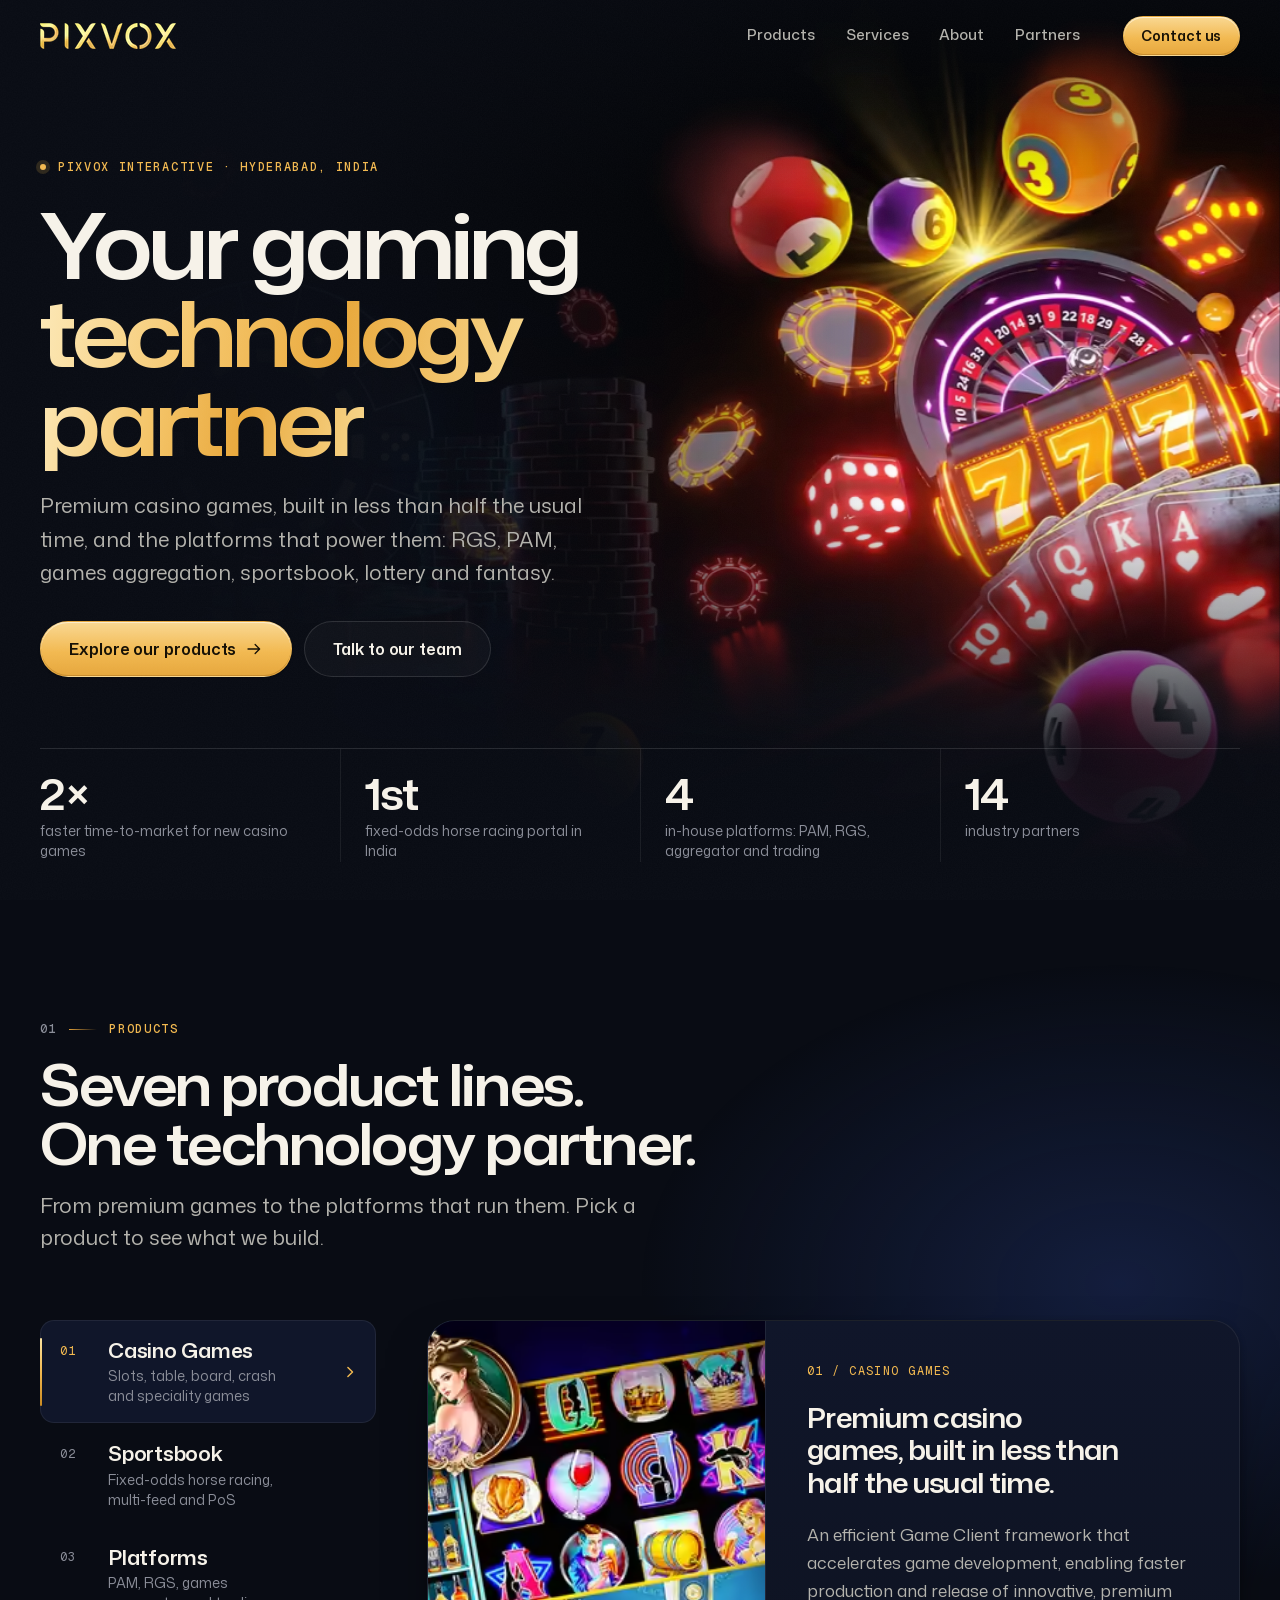
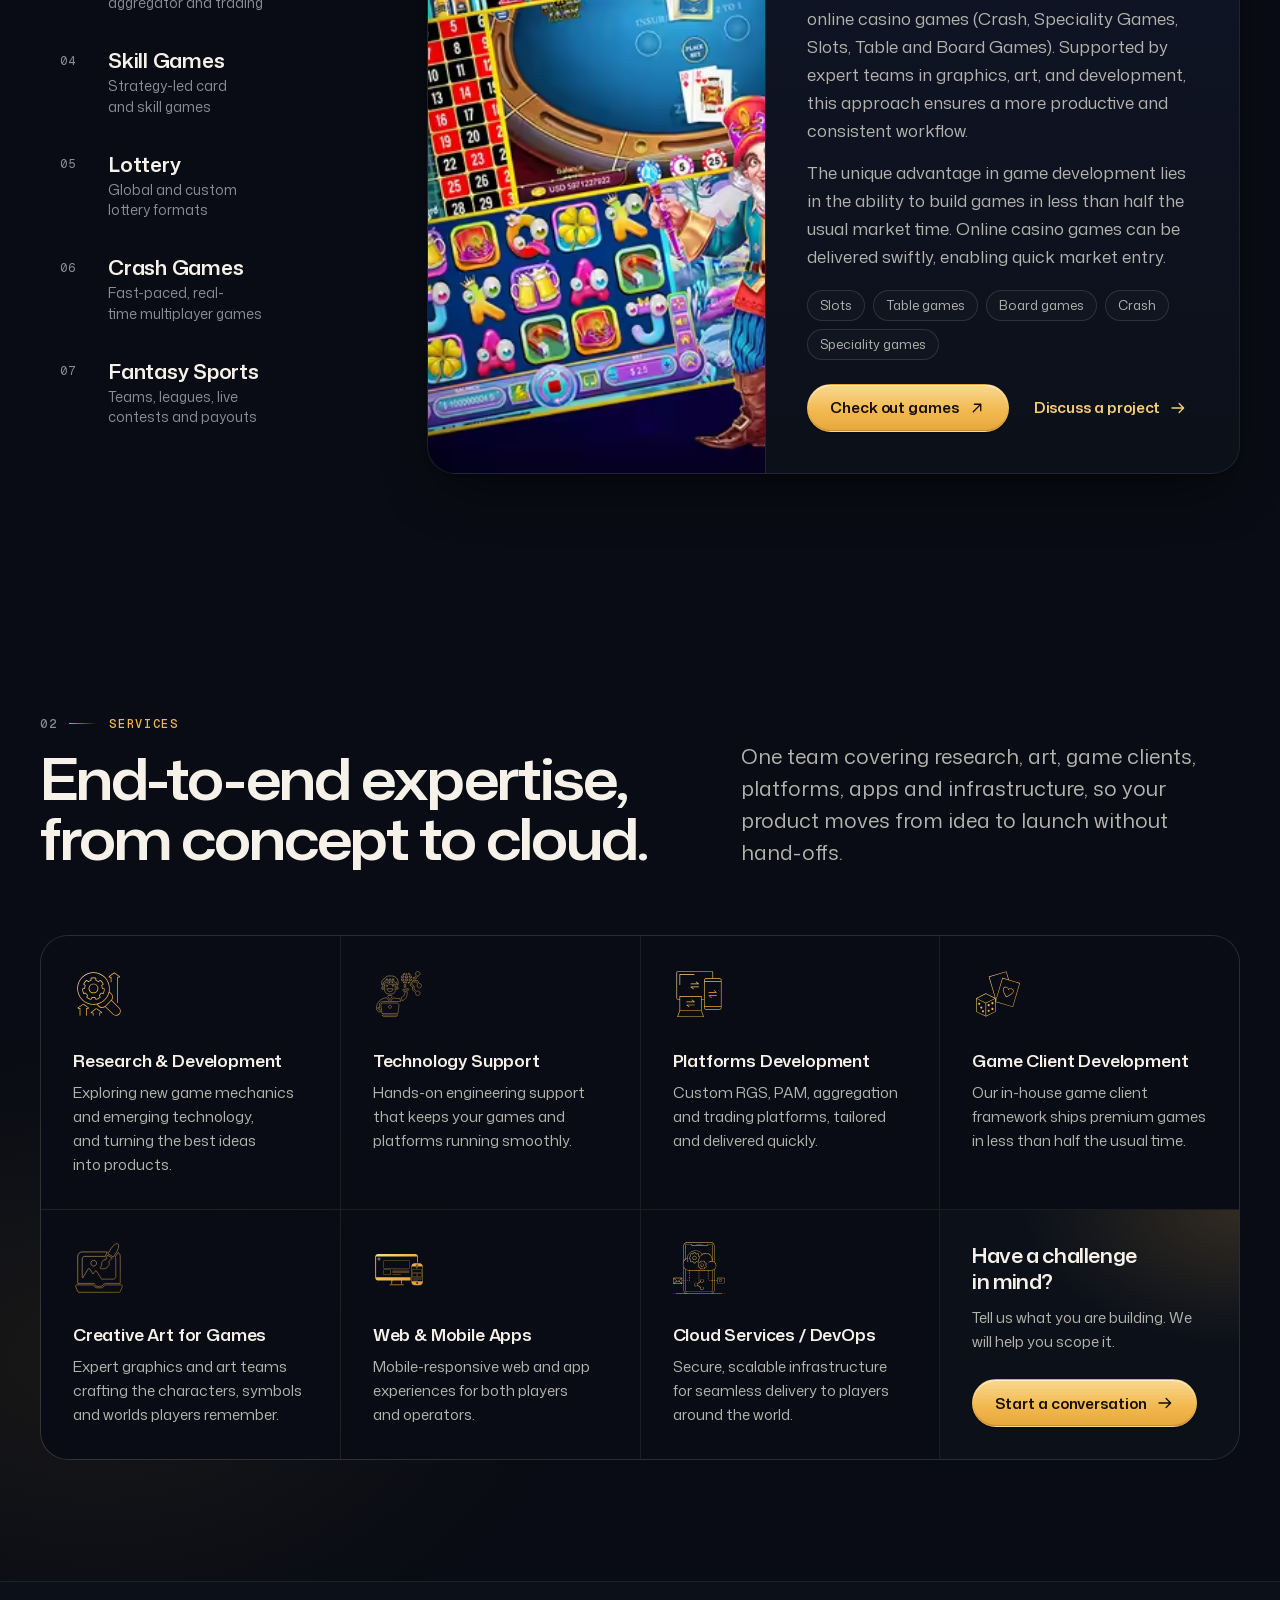
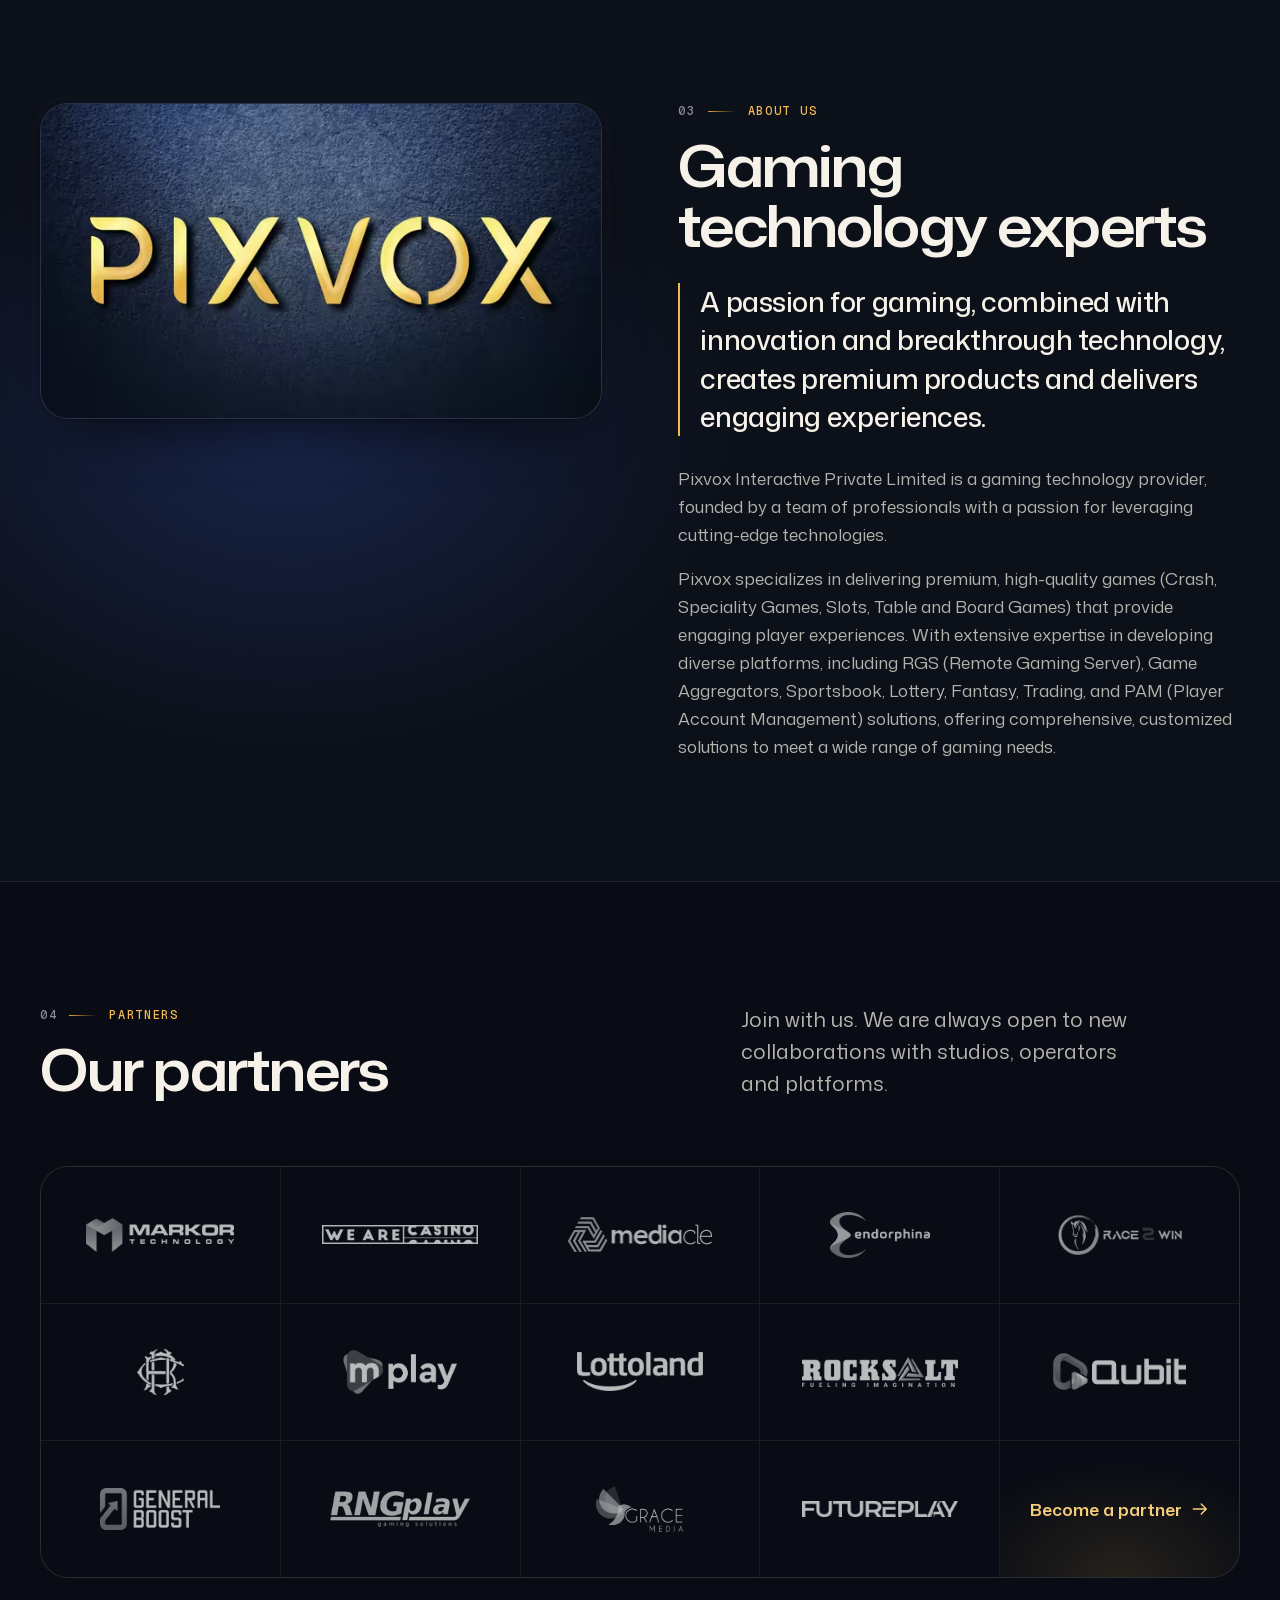
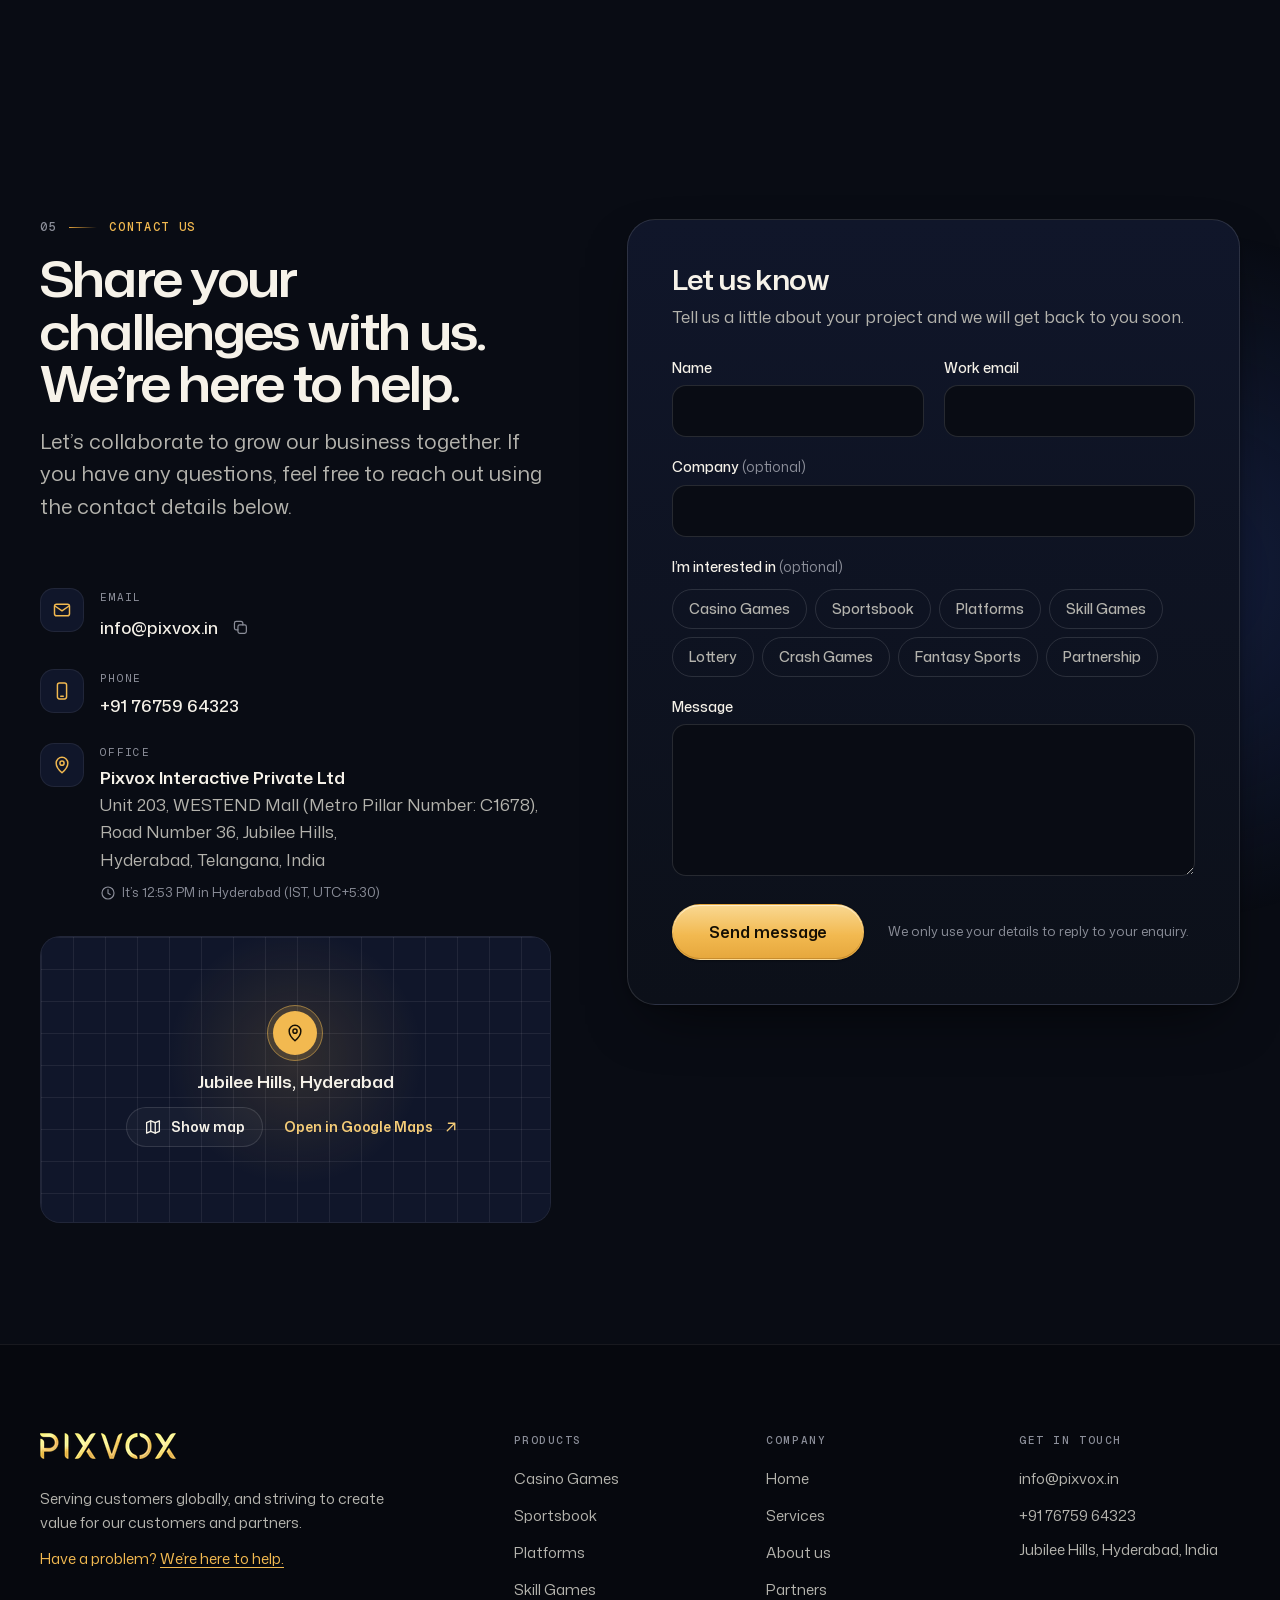
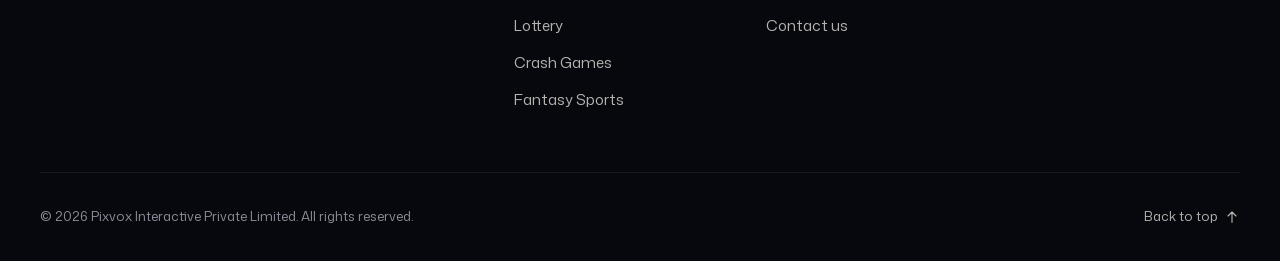
==== index.html @ 44e17735 "Redesign pixvox.in as a fast, accessible one-page site Replace the ThemeForest template with a hand-" ====
<!DOCTYPE html>
<html lang="en">
<head>
	<meta charset="utf-8">
	<meta name="viewport" content="width=device-width, initial-scale=1, viewport-fit=cover">
	<title>Pixvox Interactive | Your Gaming Technology Partner</title>
	<meta name="description" content="Pixvox Interactive is a gaming technology partner building premium casino and crash games, RGS, PAM, sportsbook, lottery and fantasy platforms.">
	<meta name="keywords" content="Casino, Sport, Lottery, Trading, exchange, Andar Bahar, Teen Patti, Ludo, Snakes &amp; Ladder, Crash Games, Blackjack, RGS, PAM, Games Aggregator, Sportsbook, Fantasy">
	<meta name="author" content="Pixvox Interactive">
	<meta name="robots" content="index, follow">
	<link rel="canonical" href="https://pixvox.in/">
	<meta name="theme-color" content="#090c14">
	<meta name="color-scheme" content="dark">
	<meta name="format-detection" content="telephone=no">

	<meta property="og:type" content="website">
	<meta property="og:site_name" content="Pixvox Interactive">
	<meta property="og:url" content="https://pixvox.in/">
	<meta property="og:title" content="Pixvox Interactive | Your Gaming Technology Partner">
	<meta property="og:description" content="Premium casino games and the platforms that power them: RGS, PAM, games aggregation, sportsbook, lottery and fantasy.">
	<meta property="og:image" content="https://pixvox.in/assets/img/brand/og-image.jpg">
	<meta property="og:image:width" content="1200">
	<meta property="og:image:height" content="630">
	<meta property="og:image:alt" content="Pixvox: your gaming technology partner">
	<meta name="twitter:card" content="summary_large_image">

	<link rel="icon" href="assets/img/brand/favicon.ico" sizes="48x48">
	<link rel="icon" href="assets/img/brand/favicon-32.png" type="image/png" sizes="32x32">
	<link rel="icon" href="assets/img/brand/favicon-16.png" type="image/png" sizes="16x16">
	<link rel="apple-touch-icon" href="assets/img/brand/apple-touch-icon.png">

	<link rel="preload" href="assets/fonts/mona-sans-var.woff2" as="font" type="font/woff2" crossorigin>
	<link rel="stylesheet" href="assets/css/main.css">
	<link rel="dns-prefetch" href="https://www.gstatic.com">
	<link rel="dns-prefetch" href="https://firestore.googleapis.com">
	<script>document.documentElement.classList.add('js');</script>
	<script type="module" src="assets/js/main.js"></script>
	<noscript><style>.explorer__panel[hidden]{display:block!important;content-visibility:visible!important}.menu-toggle{display:none!important}.site-header__cta{display:inline-flex!important}</style></noscript>

	<script type="application/ld+json">
	{
		"@context": "https://schema.org",
		"@type": "Organization",
		"name": "Pixvox Interactive Private Limited",
		"alternateName": "Pixvox",
		"url": "https://pixvox.in/",
		"logo": "https://pixvox.in/images/RnD/pixvox-sidebar.png",
		"image": "https://pixvox.in/assets/img/brand/og-image.jpg",
		"description": "Gaming technology provider delivering premium casino, crash, skill and lottery games and platforms including RGS, PAM, games aggregation, sportsbook, fantasy and trading.",
		"email": "info@pixvox.in",
		"telephone": "+91-7675964323",
		"address": {
			"@type": "PostalAddress",
			"streetAddress": "Unit 203, WESTEND Mall (Metro Pillar Number: C1678), Road Number 36, Jubilee Hills",
			"addressLocality": "Hyderabad",
			"addressRegion": "Telangana",
			"addressCountry": "IN"
		},
		"contactPoint": {
			"@type": "ContactPoint",
			"contactType": "sales",
			"email": "info@pixvox.in",
			"telephone": "+91-7675964323",
			"areaServed": "Worldwide",
			"availableLanguage": ["en"]
		}
	}
	</script>
</head>
<body>
<svg class="sprite" aria-hidden="true" focusable="false">
	<symbol id="i-arrow-right" viewBox="0 0 24 24"><path d="M4 12h15M13.5 6l6 6-6 6"/></symbol>
	<symbol id="i-arrow-up-right" viewBox="0 0 24 24"><path d="M7 17 17 7M8.5 7H17v8.5"/></symbol>
	<symbol id="i-arrow-up" viewBox="0 0 24 24"><path d="M12 20V5M6 10.5 12 4.5l6 6"/></symbol>
	<symbol id="i-chevron" viewBox="0 0 24 24"><path d="m6.5 9.5 5.5 5.5 5.5-5.5"/></symbol>
	<symbol id="i-close" viewBox="0 0 24 24"><path d="M6 6l12 12M18 6 6 18"/></symbol>
	<symbol id="i-mail" viewBox="0 0 24 24"><rect x="3" y="5" width="18" height="14" rx="2.5"/><path d="m4 7.5 8 5.5 8-5.5"/></symbol>
	<symbol id="i-mobile" viewBox="0 0 24 24"><rect x="6.5" y="2.5" width="11" height="19" rx="2.5"/><path d="M10.5 18.25h3"/></symbol>
	<symbol id="i-pin" viewBox="0 0 24 24"><path d="M12 21.25s-7-6.1-7-11.5a7 7 0 0 1 14 0c0 5.4-7 11.5-7 11.5Z"/><circle cx="12" cy="9.75" r="2.5"/></symbol>
	<symbol id="i-clock" viewBox="0 0 24 24"><circle cx="12" cy="12" r="9"/><path d="M12 7v5.25l3.25 2"/></symbol>
	<symbol id="i-copy" viewBox="0 0 24 24"><rect x="8.5" y="8.5" width="12" height="12" rx="2.5"/><path d="M15.5 8.5V6A2.5 2.5 0 0 0 13 3.5H6A2.5 2.5 0 0 0 3.5 6v7A2.5 2.5 0 0 0 6 15.5h2.5"/></symbol>
	<symbol id="i-check" viewBox="0 0 24 24"><path d="m5 12.5 4.5 4.5L19 7.5"/></symbol>
	<symbol id="i-play" viewBox="0 0 24 24"><path d="M8 5.6v12.8a1 1 0 0 0 1.52.85l10.3-6.4a1 1 0 0 0 0-1.7L9.52 4.75A1 1 0 0 0 8 5.6Z" fill="currentColor" stroke="none"/></symbol>
	<symbol id="i-replay" viewBox="0 0 24 24"><path d="M4.5 12a7.5 7.5 0 1 0 2.4-5.5"/><path d="M4.5 3.75V8.5h4.75"/></symbol>
	<symbol id="i-alert" viewBox="0 0 24 24"><circle cx="12" cy="12" r="9"/><path d="M12 7.5v5.25M12 16.5v.01"/></symbol>
	<symbol id="i-map" viewBox="0 0 24 24"><path d="m3.5 6.25 5.5-2.5 6 2.5 5.5-2.5v14l-5.5 2.5-6-2.5-5.5 2.5Z"/><path d="M9 3.75v14M15 6.25v14"/></symbol>
</svg>

<a class="skip-link" href="#main">Skip to main content</a>
<div class="top-sentinel" aria-hidden="true"></div>

<header class="site-header" data-header>
	<div class="container site-header__inner">
		<a class="brand" href="#home" aria-label="Pixvox Interactive, back to top">
			<img src="assets/img/brand/pixvox-logo-272.webp" srcset="assets/img/brand/pixvox-logo-136.webp 1x, assets/img/brand/pixvox-logo-272.webp 2x, assets/img/brand/pixvox-logo-408.webp 3x" alt="" width="136" height="26">
		</a>
		<nav class="nav" aria-label="Primary">
			<ul class="nav__list" data-nav>
				<li><a class="nav__link" href="#products">Products</a></li>
				<li><a class="nav__link" href="#services">Services</a></li>
				<li><a class="nav__link" href="#aboutUs">About</a></li>
				<li><a class="nav__link" href="#partners">Partners</a></li>
			</ul>
			<span class="nav__indicator" aria-hidden="true"></span>
		</nav>
		<a class="btn btn--primary btn--sm site-header__cta" href="#contactUs">Contact us</a>
		<button class="menu-toggle" type="button" aria-haspopup="dialog" aria-controls="mobile-menu" data-menu-open>
			<span class="visually-hidden">Open menu</span>
			<span class="menu-toggle__bars" aria-hidden="true"></span>
		</button>
	</div>
</header>

<dialog class="menu" id="mobile-menu" aria-label="Site menu" data-menu>
	<div class="menu__inner">
		<div class="container menu__top">
			<a class="brand" href="#home" data-menu-link aria-label="Pixvox Interactive, back to top">
				<img src="assets/img/brand/pixvox-logo-272.webp" srcset="assets/img/brand/pixvox-logo-136.webp 1x, assets/img/brand/pixvox-logo-272.webp 2x, assets/img/brand/pixvox-logo-408.webp 3x" alt="" width="136" height="26">
			</a>
			<button class="menu__close" type="button" data-menu-close>
				<span class="visually-hidden">Close menu</span>
				<svg class="icon" aria-hidden="true"><use href="#i-close"/></svg>
			</button>
		</div>
		<nav class="container menu__nav" aria-label="Mobile">
			<ol class="menu__list">
				<li style="--i:0"><a href="#products" data-menu-link><span class="menu__num">01</span>Products</a></li>
				<li style="--i:1"><a href="#services" data-menu-link><span class="menu__num">02</span>Services</a></li>
				<li style="--i:2"><a href="#aboutUs" data-menu-link><span class="menu__num">03</span>About us</a></li>
				<li style="--i:3"><a href="#partners" data-menu-link><span class="menu__num">04</span>Partners</a></li>
				<li style="--i:4"><a href="#contactUs" data-menu-link><span class="menu__num">05</span>Contact us</a></li>
			</ol>
		</nav>
		<div class="container menu__foot">
			<a class="btn btn--primary btn--lg btn--block" href="#contactUs" data-menu-link>Start a conversation <svg class="icon" aria-hidden="true"><use href="#i-arrow-right"/></svg></a>
			<p class="menu__contact"><a href="mailto:info@pixvox.in">info@pixvox.in</a><span aria-hidden="true">·</span><a href="tel:+917675964323">+91&nbsp;76759&nbsp;64323</a></p>
		</div>
	</div>
</dialog>

<main id="main" tabindex="-1">

	<!-- Hero -->
	<section class="hero" id="home" aria-labelledby="hero-title">
		<div class="hero__media" aria-hidden="true">
			<picture>
				<source media="(max-width: 47.99em)" type="image/avif" srcset="assets/img/hero/hero-m-680.avif 680w, assets/img/hero/hero-m-820.avif 820w, assets/img/hero/hero-m-1020.avif 1020w" sizes="100vw">
				<source media="(max-width: 47.99em)" type="image/webp" srcset="assets/img/hero/hero-m-680.webp 680w, assets/img/hero/hero-m-820.webp 820w, assets/img/hero/hero-m-1020.webp 1020w" sizes="100vw">
				<source type="image/avif" srcset="assets/img/hero/hero-960.avif 960w, assets/img/hero/hero-1440.avif 1440w, assets/img/hero/hero-1920.avif 1920w" sizes="100vw">
				<img class="hero__img" src="assets/img/hero/hero-1920.webp" srcset="assets/img/hero/hero-960.webp 960w, assets/img/hero/hero-1440.webp 1440w, assets/img/hero/hero-1920.webp 1920w" sizes="100vw" width="1920" height="1024" alt="" fetchpriority="high" decoding="async">
			</picture>
		</div>
		<div class="container hero__content">
			<p class="eyebrow hero__eyebrow"><span class="eyebrow__dot" aria-hidden="true"></span>Pixvox Interactive · Hyderabad, India</p>
			<h1 class="hero__title" id="hero-title">
				<span class="hero__line">Your gaming</span>
				<span class="hero__line"><span class="text-gold">technology partner</span></span>
			</h1>
			<p class="hero__lead">Premium casino games, built in less than half the usual time, and the platforms that power them: RGS, PAM, games aggregation, sportsbook, lottery and fantasy.</p>
			<div class="hero__actions">
				<a class="btn btn--primary btn--lg" href="#products">Explore our products <svg class="icon" aria-hidden="true"><use href="#i-arrow-right"/></svg></a>
				<a class="btn btn--ghost btn--lg" href="#contactUs">Talk to our team</a>
			</div>
		</div>
		<div class="container">
			<ul class="hero__stats" aria-label="Pixvox at a glance">
				<li class="stat" style="--i:0"><span class="stat__value">2×</span> <span class="stat__label">faster time-to-market for new casino games</span></li>
				<li class="stat" style="--i:1"><span class="stat__value">1st</span> <span class="stat__label">fixed-odds horse racing portal in India</span></li>
				<li class="stat" style="--i:2"><span class="stat__value">4</span> <span class="stat__label">in-house platforms: PAM, RGS, aggregator and trading</span></li>
				<li class="stat" style="--i:3"><span class="stat__value" data-partner-count>14</span> <span class="stat__label">industry partners</span></li>
			</ul>
		</div>
	</section>

	<!-- Products -->
	<section class="section products" id="products" aria-labelledby="products-title">
		<div class="container">
			<header class="section-head" data-reveal>
				<p class="eyebrow"><span class="eyebrow__index">01</span>Products</p>
				<h2 class="section-head__title" id="products-title">Seven product lines. One technology partner.</h2>
				<p class="section-head__lead">From premium games to the platforms that run them. Pick a product to see what we build.</p>
			</header>

			<div class="explorer" data-explorer>
				<!-- 01 Casino Games -->
				<h3 class="explorer__heading" id="casino-games">
					<button class="explorer__tab" type="button" id="tab-casino-games" aria-expanded="true" aria-controls="panel-casino-games">
						<span class="explorer__num">01</span>
						<span class="explorer__name">Casino Games</span>
						<span class="explorer__summary">Slots, table, board, crash and speciality games</span>
						<svg class="icon explorer__chevron" aria-hidden="true"><use href="#i-chevron"/></svg>
					</button>
				</h3>
				<section class="explorer__panel" id="panel-casino-games" aria-labelledby="tab-casino-games">
					<div class="explorer__card">
						<div class="explorer__media">
							<picture>
								<source type="image/avif" srcset="assets/img/products/casino-games-400.avif 400w, assets/img/products/casino-games-600.avif 600w" sizes="(min-width: 64em) 20rem, (min-width: 40em) 40vw, 92vw">
								<img src="assets/img/products/casino-games-600.webp" srcset="assets/img/products/casino-games-400.webp 400w, assets/img/products/casino-games-600.webp 600w" sizes="(min-width: 64em) 20rem, (min-width: 40em) 40vw, 92vw" width="600" height="800" alt="Collage of Pixvox casino games: themed slots, roulette and blackjack tables" loading="lazy" decoding="async">
							</picture>
						</div>
						<div class="explorer__body">
							<p class="explorer__kicker">01 / Casino Games</p>
							<h4 class="explorer__title">Premium casino games, built in less than half the usual time.</h4>
							<div class="explorer__text">
								<p>An efficient Game Client framework that accelerates game development, enabling faster production and release of innovative, premium online casino games (Crash, Speciality Games, Slots, Table and Board Games). Supported by expert teams in graphics, art, and development, this approach ensures a more productive and consistent workflow.</p>
								<p>The unique advantage in game development lies in the ability to build games in less than half the usual market time. Online casino games can be delivered swiftly, enabling quick market entry.</p>
							</div>
							<ul class="tags" aria-label="Game types">
								<li>Slots</li><li>Table games</li><li>Board games</li><li>Crash</li><li>Speciality games</li>
							</ul>
							<div class="explorer__actions">
								<a class="btn btn--primary" href="https://www.qubitgamez.com/games" target="_blank" rel="noopener">Check out games <svg class="icon" aria-hidden="true"><use href="#i-arrow-up-right"/></svg><span class="visually-hidden">(opens in a new tab)</span></a>
								<a class="btn btn--text" href="#contactUs" data-topic="Casino Games">Discuss a project <svg class="icon" aria-hidden="true"><use href="#i-arrow-right"/></svg></a>
							</div>
						</div>
					</div>
				</section>

				<!-- 02 Sportsbook -->
				<h3 class="explorer__heading" id="sportsbook">
					<button class="explorer__tab" type="button" id="tab-sportsbook" aria-expanded="false" aria-controls="panel-sportsbook">
						<span class="explorer__num">02</span>
						<span class="explorer__name">Sportsbook</span>
						<span class="explorer__summary">Fixed-odds horse racing, multi-feed and PoS</span>
						<svg class="icon explorer__chevron" aria-hidden="true"><use href="#i-chevron"/></svg>
					</button>
				</h3>
				<section class="explorer__panel" id="panel-sportsbook" aria-labelledby="tab-sportsbook" hidden="until-found">
					<div class="explorer__card">
						<div class="explorer__media">
							<picture>
								<source type="image/avif" srcset="assets/img/products/sportsbook-400.avif 400w, assets/img/products/sportsbook-600.avif 600w" sizes="(min-width: 64em) 20rem, (min-width: 40em) 40vw, 92vw">
								<img src="assets/img/products/sportsbook-600.webp" srcset="assets/img/products/sportsbook-400.webp 400w, assets/img/products/sportsbook-600.webp 600w" sizes="(min-width: 64em) 20rem, (min-width: 40em) 40vw, 92vw" width="600" height="800" alt="Jockeys racing their horses towards the camera" loading="lazy" decoding="async">
							</picture>
						</div>
						<div class="explorer__body">
							<p class="explorer__kicker">02 / Sportsbook</p>
							<h4 class="explorer__title">India’s first fixed-odds portal for horse racing.</h4>
							<div class="explorer__text">
								<p>Partnered with Razor Gaming Private Limited, a part of Hyderabad Race Club, one of India’s premier racecourses, to develop a comprehensive solution for all sports booking needs within the horse racing industry. This collaboration has led to the creation of India’s first fixed odds portal in horse racing.</p>
								<p>The platform offers a multi-feed system, seamlessly aggregating domestic, international, and virtual racing events in one location, simplifying the online racing experience for users.</p>
								<p>Additionally, Terminal / Mobile PoS solution provides a flexible and intuitive point-of-sale system for efficient transaction processing and payments, ensuring a smooth, user-friendly experience.</p>
							</div>
							<ul class="tags" aria-label="Highlights">
								<li>Fixed odds</li><li>Domestic, international &amp; virtual feeds</li><li>Terminal &amp; mobile PoS</li>
							</ul>
							<div class="explorer__actions">
								<a class="btn btn--primary" href="https://www.race2win.com/" target="_blank" rel="noopener">Visit Race2win <svg class="icon" aria-hidden="true"><use href="#i-arrow-up-right"/></svg><span class="visually-hidden">(opens in a new tab)</span></a>
								<a class="btn btn--text" href="#contactUs" data-topic="Sportsbook">Discuss a project <svg class="icon" aria-hidden="true"><use href="#i-arrow-right"/></svg></a>
							</div>
						</div>
					</div>
				</section>

				<!-- 03 Platforms -->
				<h3 class="explorer__heading" id="platforms">
					<button class="explorer__tab" type="button" id="tab-platforms" aria-expanded="false" aria-controls="panel-platforms">
						<span class="explorer__num">03</span>
						<span class="explorer__name">Platforms</span>
						<span class="explorer__summary">PAM, RGS, games aggregator and trading</span>
						<svg class="icon explorer__chevron" aria-hidden="true"><use href="#i-chevron"/></svg>
					</button>
				</h3>
				<section class="explorer__panel" id="panel-platforms" aria-labelledby="tab-platforms" hidden="until-found">
					<div class="explorer__card explorer__card--split">
						<div class="explorer__media">
							<picture>
								<source type="image/avif" srcset="assets/img/products/platforms-400.avif 400w, assets/img/products/platforms-600.avif 600w" sizes="(min-width: 64em) 20rem, (min-width: 40em) 40vw, 92vw">
								<img src="assets/img/products/platforms-600.webp" srcset="assets/img/products/platforms-400.webp 400w, assets/img/products/platforms-600.webp 600w" sizes="(min-width: 64em) 20rem, (min-width: 40em) 40vw, 92vw" width="600" height="800" alt="Illustration of live trading charts, crypto tokens and a connected network of players" loading="lazy" decoding="async">
							</picture>
						</div>
						<div class="explorer__body">
							<p class="explorer__kicker">03 / Platforms</p>
							<h4 class="explorer__title">The platforms behind the games: secure, real-time and built to integrate.</h4>
							<p class="explorer__intro">Player accounts, game delivery, aggregation and trading, built in-house and ready to integrate with your stack.</p>
						</div>
						<dl class="features">
							<div class="feature">
								<dt class="feature__title">PAM <span>Player Account Management</span></dt>
								<dd>A fully secure PAM solution with a feature-rich back office, intuitive dashboards, and real-time data analysis. Provides a complete view of user activities and behaviour on the platform.</dd>
							</div>
							<div class="feature">
								<dt class="feature__title">RGS <span>Remote Gaming Server</span></dt>
								<dd>A robust, secure server infrastructure for seamless game delivery (Slots, Table, Board, Crash, Keno) to players globally. Supports all currency types, including standard, custom, and cryptocurrency.</dd>
							</div>
							<div class="feature">
								<dt class="feature__title">Games Aggregator</dt>
								<dd>A simple API-based platform for seamless integration. Features a comprehensive back-end system for easy configuration, monitoring, and reporting.</dd>
							</div>
							<div class="feature">
								<dt class="feature__title">Trade Platforms</dt>
								<dd>Custom-built trading platforms allowing users to trade on future events across various sectors such as sports, movies, politics, and more. Tailored solutions can be delivered quickly.</dd>
							</div>
						</dl>
						<div class="explorer__actions">
							<a class="btn btn--primary" href="#contactUs" data-topic="Platforms">Discuss your platform <svg class="icon" aria-hidden="true"><use href="#i-arrow-right"/></svg></a>
						</div>
					</div>
				</section>

				<!-- 04 Skill Games -->
				<h3 class="explorer__heading" id="skill-games">
					<button class="explorer__tab" type="button" id="tab-skill-games" aria-expanded="false" aria-controls="panel-skill-games">
						<span class="explorer__num">04</span>
						<span class="explorer__name">Skill Games</span>
						<span class="explorer__summary">Strategy-led card and skill games</span>
						<svg class="icon explorer__chevron" aria-hidden="true"><use href="#i-chevron"/></svg>
					</button>
				</h3>
				<section class="explorer__panel" id="panel-skill-games" aria-labelledby="tab-skill-games" hidden="until-found">
					<div class="explorer__card">
						<div class="explorer__media">
							<picture>
								<source type="image/avif" srcset="assets/img/products/skill-games-400.avif 400w, assets/img/products/skill-games-600.avif 600w" sizes="(min-width: 64em) 20rem, (min-width: 40em) 40vw, 92vw">
								<img src="assets/img/products/skill-games-600.webp" srcset="assets/img/products/skill-games-400.webp 400w, assets/img/products/skill-games-600.webp 600w" sizes="(min-width: 64em) 20rem, (min-width: 40em) 40vw, 92vw" width="600" height="800" alt="Four aces and stacks of poker chips on a green card table" loading="lazy" decoding="async">
							</picture>
						</div>
						<div class="explorer__body">
							<p class="explorer__kicker">04 / Skill Games</p>
							<h4 class="explorer__title">Skill games that blend strategy, skill and entertainment.</h4>
							<div class="explorer__text">
								<p>Expertise in designing skill games that incorporate original game elements and real-world activities, such as card games. These games offer engaging, interactive experiences, blending strategy, skill, and entertainment. With customizable features, each game can be tailored to meet player preferences, delivering captivating gameplay.</p>
							</div>
							<ul class="tags" aria-label="Highlights">
								<li>Card games</li><li>Original game elements</li><li>Customizable features</li>
							</ul>
							<div class="explorer__actions">
								<a class="btn btn--primary" href="#contactUs" data-topic="Skill Games">Discuss a project <svg class="icon" aria-hidden="true"><use href="#i-arrow-right"/></svg></a>
							</div>
						</div>
					</div>
				</section>

				<!-- 05 Lottery -->
				<h3 class="explorer__heading" id="lottery">
					<button class="explorer__tab" type="button" id="tab-lottery" aria-expanded="false" aria-controls="panel-lottery">
						<span class="explorer__num">05</span>
						<span class="explorer__name">Lottery</span>
						<span class="explorer__summary">Global and custom lottery formats</span>
						<svg class="icon explorer__chevron" aria-hidden="true"><use href="#i-chevron"/></svg>
					</button>
				</h3>
				<section class="explorer__panel" id="panel-lottery" aria-labelledby="tab-lottery" hidden="until-found">
					<div class="explorer__card">
						<div class="explorer__media">
							<picture>
								<source type="image/avif" srcset="assets/img/products/lottery-400.avif 400w, assets/img/products/lottery-600.avif 600w" sizes="(min-width: 64em) 20rem, (min-width: 40em) 40vw, 92vw">
								<img src="assets/img/products/lottery-600.webp" srcset="assets/img/products/lottery-400.webp 400w, assets/img/products/lottery-600.webp 600w" sizes="(min-width: 64em) 20rem, (min-width: 40em) 40vw, 92vw" width="600" height="800" alt="Lottery balls, lottery tickets and stacks of gold coins" loading="lazy" decoding="async">
							</picture>
						</div>
						<div class="explorer__body">
							<p class="explorer__kicker">05 / Lottery</p>
							<h4 class="explorer__title">Lottery software for global and custom formats.</h4>
							<div class="explorer__text">
								<p>Lottery software solution, designed to support both global and custom lottery formats. These mobile-responsive platforms offer seamless integration, scalability, and flexible features.</p>
								<p>With a focus on security and real-time data processing, the solutions ensure efficient lottery management while delivering a user-friendly experience for both operators and players.</p>
							</div>
							<ul class="tags" aria-label="Highlights">
								<li>Global &amp; custom formats</li><li>Mobile-responsive</li><li>Real-time data</li><li>Secure by design</li>
							</ul>
							<div class="explorer__actions">
								<a class="btn btn--primary" href="#contactUs" data-topic="Lottery">Discuss a project <svg class="icon" aria-hidden="true"><use href="#i-arrow-right"/></svg></a>
							</div>
						</div>
					</div>
				</section>

				<!-- 06 Crash Games -->
				<h3 class="explorer__heading" id="crash-games">
					<button class="explorer__tab" type="button" id="tab-crash-games" aria-expanded="false" aria-controls="panel-crash-games">
						<span class="explorer__num">06</span>
						<span class="explorer__name">Crash Games</span>
						<span class="explorer__summary">Fast-paced, real-time multiplayer games</span>
						<svg class="icon explorer__chevron" aria-hidden="true"><use href="#i-chevron"/></svg>
					</button>
				</h3>
				<section class="explorer__panel" id="panel-crash-games" aria-labelledby="tab-crash-games" hidden="until-found">
					<div class="explorer__card">
						<div class="explorer__media">
							<picture>
								<source type="image/avif" srcset="assets/img/products/crash-games-400.avif 400w, assets/img/products/crash-games-600.avif 600w" sizes="(min-width: 64em) 20rem, (min-width: 40em) 40vw, 92vw">
								<img src="assets/img/products/crash-games-600.webp" srcset="assets/img/products/crash-games-400.webp 400w, assets/img/products/crash-games-600.webp 600w" sizes="(min-width: 64em) 20rem, (min-width: 40em) 40vw, 92vw" width="600" height="800" alt="Rocket Crash game screen: a rocket lifts off as the multiplier climbs" loading="lazy" decoding="async">
							</picture>
						</div>
						<div class="explorer__body">
							<p class="explorer__kicker">06 / Crash Games</p>
							<h4 class="explorer__title">Fast-paced multiplayer crash games.</h4>
							<div class="explorer__text">
								<p>Engaging crash games crafted to deliver a thrilling gaming experience. These fast-paced, multiplayer games provide real-time excitement as players bet on the outcome of a rapidly increasing multiplier, aiming to cash out before the crash.</p>
							</div>
							<ul class="tags" aria-label="Highlights">
								<li>Multiplayer</li><li>Real-time multiplier</li><li>Cash-out mechanic</li>
							</ul>
							<div class="explorer__actions">
								<a class="btn btn--primary" href="https://www.qubitgamez.com/games" target="_blank" rel="noopener">Check out games <svg class="icon" aria-hidden="true"><use href="#i-arrow-up-right"/></svg><span class="visually-hidden">(opens in a new tab)</span></a>
								<a class="btn btn--text" href="#contactUs" data-topic="Crash Games">Discuss a project <svg class="icon" aria-hidden="true"><use href="#i-arrow-right"/></svg></a>
							</div>
						</div>
					</div>
				</section>

				<!-- 07 Fantasy Sports -->
				<h3 class="explorer__heading" id="fantasy-sports">
					<button class="explorer__tab" type="button" id="tab-fantasy-sports" aria-expanded="false" aria-controls="panel-fantasy-sports">
						<span class="explorer__num">07</span>
						<span class="explorer__name">Fantasy Sports</span>
						<span class="explorer__summary">Teams, leagues, live contests and payouts</span>
						<svg class="icon explorer__chevron" aria-hidden="true"><use href="#i-chevron"/></svg>
					</button>
				</h3>
				<section class="explorer__panel" id="panel-fantasy-sports" aria-labelledby="tab-fantasy-sports" hidden="until-found">
					<div class="explorer__card">
						<div class="explorer__media">
							<picture>
								<source type="image/avif" srcset="assets/img/products/fantasy-sports-400.avif 400w, assets/img/products/fantasy-sports-600.avif 600w" sizes="(min-width: 64em) 20rem, (min-width: 40em) 40vw, 92vw">
								<img src="assets/img/products/fantasy-sports-600.webp" srcset="assets/img/products/fantasy-sports-400.webp 400w, assets/img/products/fantasy-sports-600.webp 600w" sizes="(min-width: 64em) 20rem, (min-width: 40em) 40vw, 92vw" width="600" height="800" alt="A cricketer, trophies and sports balls around a phone showing a sports app" loading="lazy" decoding="async">
							</picture>
						</div>
						<div class="explorer__body">
							<p class="explorer__kicker">07 / Fantasy Sports</p>
							<h4 class="explorer__title">Fantasy sports platforms, from team building to payouts.</h4>
							<div class="explorer__text">
								<p>Fantasy sports platforms deliver engaging and interactive experiences for players. These platforms allow users to create and manage teams, participate in live competitions, and compete based on real-world sports data. Equipped with tools, operators can easily manage leagues, contests, and payouts.</p>
							</div>
							<ul class="tags" aria-label="Highlights">
								<li>Team management</li><li>Live competitions</li><li>Real-world sports data</li><li>Operator tools</li>
							</ul>
							<div class="explorer__actions">
								<a class="btn btn--primary" href="#contactUs" data-topic="Fantasy Sports">Discuss a project <svg class="icon" aria-hidden="true"><use href="#i-arrow-right"/></svg></a>
							</div>
						</div>
					</div>
				</section>
			</div>
		</div>
	</section>

	<!-- Services -->
	<section class="section services" id="services" aria-labelledby="services-title">
		<div class="container">
			<header class="section-head section-head--split" data-reveal>
				<div>
					<p class="eyebrow"><span class="eyebrow__index">02</span>Services</p>
					<h2 class="section-head__title" id="services-title">End-to-end expertise, from concept to cloud.</h2>
				</div>
				<p class="section-head__lead">One team covering research, art, game clients, platforms, apps and infrastructure, so your product moves from idea to launch without hand-offs.</p>
			</header>
			<ul class="services__grid" data-spotlight>
				<li class="service" data-reveal style="--i:0">
					<span class="service__icon service__icon--rnd" aria-hidden="true"></span>
					<h3 class="service__title">Research &amp; Development</h3>
					<p class="service__text">Exploring new game mechanics and emerging technology, and turning the best ideas into products.</p>
				</li>
				<li class="service" data-reveal style="--i:1">
					<span class="service__icon service__icon--tech-support" aria-hidden="true"></span>
					<h3 class="service__title">Technology Support</h3>
					<p class="service__text">Hands-on engineering support that keeps your games and platforms running smoothly.</p>
				</li>
				<li class="service" data-reveal style="--i:2">
					<span class="service__icon service__icon--platforms" aria-hidden="true"></span>
					<h3 class="service__title">Platforms Development</h3>
					<p class="service__text">Custom RGS, PAM, aggregation and trading platforms, tailored and delivered quickly.</p>
				</li>
				<li class="service" data-reveal style="--i:3">
					<span class="service__icon service__icon--game-client" aria-hidden="true"></span>
					<h3 class="service__title">Game Client Development</h3>
					<p class="service__text">Our in-house game client framework ships premium games in less than half the usual time.</p>
				</li>
				<li class="service" data-reveal style="--i:4">
					<span class="service__icon service__icon--art" aria-hidden="true"></span>
					<h3 class="service__title">Creative Art for Games</h3>
					<p class="service__text">Expert graphics and art teams crafting the characters, symbols and worlds players remember.</p>
				</li>
				<li class="service" data-reveal style="--i:5">
					<span class="service__icon service__icon--web-mobile" aria-hidden="true"></span>
					<h3 class="service__title">Web &amp; Mobile Apps</h3>
					<p class="service__text">Mobile-responsive web and app experiences for both players and operators.</p>
				</li>
				<li class="service" data-reveal style="--i:6">
					<span class="service__icon service__icon--cloud" aria-hidden="true"></span>
					<h3 class="service__title">Cloud Services / DevOps</h3>
					<p class="service__text">Secure, scalable infrastructure for seamless delivery to players around the world.</p>
				</li>
				<li class="service service--cta" data-reveal style="--i:7">
					<p class="service__title">Have a challenge in mind?</p>
					<p class="service__text">Tell us what you are building. We will help you scope it.</p>
					<a class="btn btn--primary" href="#contactUs">Start a conversation <svg class="icon" aria-hidden="true"><use href="#i-arrow-right"/></svg></a>
				</li>
			</ul>
		</div>
	</section>

	<!-- About -->
	<section class="section about" id="aboutUs" aria-labelledby="about-title">
		<div class="container about__grid">
			<div class="about__media" data-reveal>
				<figure class="film" data-film>
					<video class="film__video" muted playsinline preload="none" width="1280" height="720" aria-hidden="true" tabindex="-1" data-src="assets/video/pixvox-reveal.mp4"></video>
					<picture class="film__poster">
						<source type="image/avif" srcset="assets/video/pixvox-reveal-poster-640.avif 640w, assets/video/pixvox-reveal-poster.avif 1280w" sizes="(min-width: 82em) 36rem, (min-width: 64em) 44vw, 92vw">
						<img src="assets/video/pixvox-reveal-poster.webp" srcset="assets/video/pixvox-reveal-poster-640.webp 640w, assets/video/pixvox-reveal-poster.webp 1280w" sizes="(min-width: 82em) 36rem, (min-width: 64em) 44vw, 92vw" width="1280" height="720" alt="The Pixvox wordmark in gold on a textured navy background" loading="lazy" decoding="async">
					</picture>
					<button class="film__control" type="button" data-film-control hidden>
						<svg class="icon" aria-hidden="true"><use href="#i-replay"/></svg>
						<span data-film-label>Replay animation</span>
					</button>
				</figure>
			</div>
			<div class="about__body">
				<header class="section-head" data-reveal>
					<p class="eyebrow"><span class="eyebrow__index">03</span>About us</p>
					<h2 class="section-head__title" id="about-title">Gaming technology experts</h2>
				</header>
				<p class="about__statement" data-reveal>A passion for gaming, combined with innovation and breakthrough technology, creates premium products and delivers engaging experiences.</p>
				<div class="about__text" data-reveal>
					<p>Pixvox Interactive Private Limited is a gaming technology provider, founded by a team of professionals with a passion for leveraging cutting-edge technologies.</p>
					<p>Pixvox specializes in delivering premium, high-quality games (Crash, Speciality Games, Slots, Table and Board Games) that provide engaging player experiences. With extensive expertise in developing diverse platforms, including RGS (Remote Gaming Server), Game Aggregators, Sportsbook, Lottery, Fantasy, Trading, and PAM (Player Account Management) solutions, offering comprehensive, customized solutions to meet a wide range of gaming needs.</p>
				</div>
			</div>
		</div>
	</section>

	<!-- Partners -->
	<section class="section partners" id="partners" aria-labelledby="partners-title">
		<div class="container">
			<header class="section-head section-head--split" data-reveal>
				<div>
					<p class="eyebrow"><span class="eyebrow__index">04</span>Partners</p>
					<h2 class="section-head__title" id="partners-title">Our partners</h2>
				</div>
				<div class="section-head__aside">
					<p class="section-head__lead">Join with us. We are always open to new collaborations with studios, operators and platforms.</p>
				</div>
			</header>
			<ul class="logo-wall">
				<li class="logo-wall__item" data-partner data-reveal style="--i:0"><img src="assets/img/partners/markor.webp" alt="Markor Technology" width="148" height="34" loading="lazy" decoding="async"></li>
				<li class="logo-wall__item" data-partner data-reveal style="--i:1"><img src="assets/img/partners/we-are-casino.webp" alt="We Are Casino" width="156" height="19" loading="lazy" decoding="async"></li>
				<li class="logo-wall__item" data-partner data-reveal style="--i:2"><img src="assets/img/partners/mediacle.webp" alt="Mediacle" width="144" height="35" loading="lazy" decoding="async"></li>
				<li class="logo-wall__item" data-partner data-reveal style="--i:3"><img src="assets/img/partners/endorphina.webp" alt="Endorphina" width="100" height="46" loading="lazy" decoding="async"></li>
				<li class="logo-wall__item" data-partner data-reveal style="--i:4"><img src="assets/img/partners/race2win.webp" alt="Race2Win" width="124" height="40" loading="lazy" decoding="async"></li>
				<li class="logo-wall__item" data-partner data-reveal style="--i:5"><img src="assets/img/partners/hyderabad-race-club.webp" alt="Hyderabad Race Club" width="47" height="46" loading="lazy" decoding="async"></li>
				<li class="logo-wall__item" data-partner data-reveal style="--i:6"><img src="assets/img/partners/mplay.webp" alt="mPlay" width="114" height="44" loading="lazy" decoding="async"></li>
				<li class="logo-wall__item" data-partner data-reveal style="--i:7"><img src="assets/img/partners/lottoland.webp" alt="Lottoland" width="126" height="40" loading="lazy" decoding="async"></li>
				<li class="logo-wall__item" data-partner data-reveal style="--i:8"><img src="assets/img/partners/rocksalt.webp" alt="Rocksalt" width="156" height="30" loading="lazy" decoding="async"></li>
				<li class="logo-wall__item" data-partner data-reveal style="--i:9"><img src="assets/img/partners/qubit.webp" alt="Qubit" width="133" height="37" loading="lazy" decoding="async"></li>
				<li class="logo-wall__item" data-partner data-reveal style="--i:10"><img src="assets/img/partners/general-boost.webp" alt="General Boost" width="120" height="42" loading="lazy" decoding="async"></li>
				<li class="logo-wall__item" data-partner data-reveal style="--i:11"><img src="assets/img/partners/rngplay.webp" alt="RNGplay" width="140" height="36" loading="lazy" decoding="async"></li>
				<li class="logo-wall__item" data-partner data-reveal style="--i:12"><img src="assets/img/partners/grace-media.webp" alt="Grace Media" width="87" height="46" loading="lazy" decoding="async"></li>
				<li class="logo-wall__item" data-partner data-reveal style="--i:13"><img src="assets/img/partners/futureplay.webp" alt="Futureplay" width="156" height="16" loading="lazy" decoding="async"></li>
				<li class="logo-wall__item logo-wall__item--cta" data-reveal style="--i:14">
					<a class="logo-wall__cta" href="#contactUs" data-topic="Partnership">
						<span>Become a partner</span>
						<svg class="icon" aria-hidden="true"><use href="#i-arrow-right"/></svg>
					</a>
				</li>
			</ul>
		</div>
	</section>

	<!-- Contact -->
	<section class="section contact" id="contactUs" aria-labelledby="contact-title">
		<div class="container contact__grid">
			<div class="contact__info">
				<header class="section-head" data-reveal>
					<p class="eyebrow"><span class="eyebrow__index">05</span>Contact us</p>
					<h2 class="section-head__title" id="contact-title">Share your challenges with us. We’re here to help.</h2>
					<p class="section-head__lead">Let’s collaborate to grow our business together. If you have any questions, feel free to reach out using the contact details below.</p>
				</header>
				<ul class="contact-list" data-reveal>
					<li class="contact-item">
						<span class="contact-item__icon" aria-hidden="true"><svg class="icon"><use href="#i-mail"/></svg></span>
						<div class="contact-item__body">
							<span class="contact-item__label">Email</span>
							<span class="contact-item__row">
								<a class="contact-item__value" href="mailto:info@pixvox.in">info@pixvox.in</a>
								<button class="copy-btn" type="button" data-copy="info@pixvox.in" hidden>
									<svg class="icon" aria-hidden="true"><use href="#i-copy"/></svg><span class="visually-hidden">Copy email address</span>
								</button>
							</span>
						</div>
					</li>
					<li class="contact-item">
						<span class="contact-item__icon" aria-hidden="true"><svg class="icon"><use href="#i-mobile"/></svg></span>
						<div class="contact-item__body">
							<span class="contact-item__label">Phone</span>
							<a class="contact-item__value" href="tel:+917675964323">+91&nbsp;76759&nbsp;64323</a>
						</div>
					</li>
					<li class="contact-item">
						<span class="contact-item__icon" aria-hidden="true"><svg class="icon"><use href="#i-pin"/></svg></span>
						<div class="contact-item__body">
							<span class="contact-item__label">Office</span>
							<address class="contact-item__address">
								<strong>Pixvox Interactive Private Ltd</strong><br>
								Unit 203, WESTEND Mall (Metro Pillar Number: C1678),<br>
								Road Number 36, Jubilee Hills,<br>
								Hyderabad, Telangana, India
							</address>
							<p class="contact-item__meta" data-local-time hidden><svg class="icon" aria-hidden="true"><use href="#i-clock"/></svg><span></span></p>
						</div>
					</li>
				</ul>
				<div class="map" data-map data-reveal data-src="https://www.google.com/maps/embed?pb=!1m18!1m12!1m3!1d3806.504453540967!2d78.39998941479699!3d17.43555338804987!2m3!1f0!2f0!3f0!3m2!1i1024!2i768!4f13.1!3m3!1m2!1s0x3bcb91122e5a526b%3A0xb847ea6214d33ae!2sAIMLABS!5e0!3m2!1sen!2sin!4v1675618024695!5m2!1sen!2sin">
					<div class="map__facade">
						<span class="map__pin" aria-hidden="true"><svg class="icon"><use href="#i-pin"/></svg></span>
						<p class="map__place">Jubilee Hills, Hyderabad</p>
						<div class="map__actions">
							<button class="btn btn--ghost btn--sm" type="button" data-map-load><svg class="icon" aria-hidden="true"><use href="#i-map"/></svg>Show map</button>
							<a class="btn btn--text btn--sm" href="https://www.google.com/maps/search/?api=1&amp;query=17.4355534%2C78.3999894" target="_blank" rel="noopener">Open in Google Maps <svg class="icon" aria-hidden="true"><use href="#i-arrow-up-right"/></svg><span class="visually-hidden">(opens in a new tab)</span></a>
						</div>
					</div>
				</div>
			</div>

			<div class="contact__form" data-reveal>
				<div class="form-card">
					<form id="contactForm" class="form" novalidate data-contact-form>
						<div class="form__head">
							<h3 class="form__title">Let us know</h3>
							<p class="form__intro">Tell us a little about your project and we will get back to you soon.</p>
						</div>
						<div class="form__grid">
							<div class="field">
								<label class="field__label" for="name">Name</label>
								<input class="field__input" id="name" name="name" type="text" autocomplete="name" required aria-describedby="name-error">
								<p class="field__error" id="name-error" hidden></p>
							</div>
							<div class="field">
								<label class="field__label" for="email">Work email</label>
								<input class="field__input" id="email" name="email" type="email" autocomplete="email" inputmode="email" required aria-describedby="email-error">
								<p class="field__error" id="email-error" hidden></p>
							</div>
							<div class="field field--full">
								<label class="field__label" for="company">Company <span class="field__optional">(optional)</span></label>
								<input class="field__input" id="company" name="company" type="text" autocomplete="organization">
							</div>
							<fieldset class="field field--full topics">
								<legend class="field__label">I’m interested in <span class="field__optional">(optional)</span></legend>
								<div class="chips">
									<label class="chip"><input type="checkbox" name="topics" value="Casino Games"><span>Casino Games</span></label>
									<label class="chip"><input type="checkbox" name="topics" value="Sportsbook"><span>Sportsbook</span></label>
									<label class="chip"><input type="checkbox" name="topics" value="Platforms"><span>Platforms</span></label>
									<label class="chip"><input type="checkbox" name="topics" value="Skill Games"><span>Skill Games</span></label>
									<label class="chip"><input type="checkbox" name="topics" value="Lottery"><span>Lottery</span></label>
									<label class="chip"><input type="checkbox" name="topics" value="Crash Games"><span>Crash Games</span></label>
									<label class="chip"><input type="checkbox" name="topics" value="Fantasy Sports"><span>Fantasy Sports</span></label>
									<label class="chip"><input type="checkbox" name="topics" value="Partnership"><span>Partnership</span></label>
								</div>
							</fieldset>
							<div class="field field--full">
								<label class="field__label" for="message">Message</label>
								<textarea class="field__input field__input--area" id="message" name="message" rows="5" required aria-describedby="message-error"></textarea>
								<p class="field__error" id="message-error" hidden></p>
							</div>
							<div class="field--trap" aria-hidden="true">
								<label for="website">Leave this field empty</label>
								<input id="website" name="website" type="text" tabindex="-1" autocomplete="off">
							</div>
						</div>
						<div class="form__alert" role="alert" data-form-alert hidden>
							<svg class="icon" aria-hidden="true"><use href="#i-alert"/></svg>
							<p>We couldn’t send your message. Please check your connection and try again, or email us at <a href="mailto:info@pixvox.in">info@pixvox.in</a>.</p>
						</div>
						<div class="form__footer">
							<button class="btn btn--primary btn--lg form__submit" type="submit" data-submit>
								<span class="form__submit-label">Send message</span>
								<span class="spinner" aria-hidden="true"></span>
							</button>
							<p class="form__note">We only use your details to reply to your enquiry.</p>
						</div>
						<p class="visually-hidden" role="status" data-form-status></p>
					</form>

					<div class="form-success" data-form-success hidden>
						<span class="form-success__icon" aria-hidden="true"><svg class="icon"><use href="#i-check"/></svg></span>
						<h3 class="form-success__title" tabindex="-1">Thank you! We will get back to you soon.</h3>
						<p class="form-success__text">Your message is with the Pixvox team. For anything urgent, email <a href="mailto:info@pixvox.in">info@pixvox.in</a> or call <a href="tel:+917675964323">+91&nbsp;76759&nbsp;64323</a>.</p>
						<button class="btn btn--ghost" type="button" data-form-reset>Send another message</button>
					</div>
				</div>
			</div>
		</div>
	</section>
</main>

<footer class="site-footer">
	<div class="container site-footer__grid">
		<div class="site-footer__brand">
			<a class="brand" href="#home" aria-label="Pixvox Interactive, back to top">
				<img src="assets/img/brand/pixvox-logo-272.webp" srcset="assets/img/brand/pixvox-logo-136.webp 1x, assets/img/brand/pixvox-logo-272.webp 2x, assets/img/brand/pixvox-logo-408.webp 3x" alt="" width="136" height="26" loading="lazy">
			</a>
			<p class="site-footer__tagline">Serving customers globally, and striving to create value for our customers and partners.</p>
			<p class="site-footer__help">Have a problem? <a href="#contactUs">We’re here to help.</a></p>
		</div>
		<nav class="site-footer__col" aria-labelledby="footer-products">
			<h2 class="site-footer__heading" id="footer-products">Products</h2>
			<ul>
				<li><a href="#casino-games">Casino Games</a></li>
				<li><a href="#sportsbook">Sportsbook</a></li>
				<li><a href="#platforms">Platforms</a></li>
				<li><a href="#skill-games">Skill Games</a></li>
				<li><a href="#lottery">Lottery</a></li>
				<li><a href="#crash-games">Crash Games</a></li>
				<li><a href="#fantasy-sports">Fantasy Sports</a></li>
			</ul>
		</nav>
		<nav class="site-footer__col" aria-labelledby="footer-company">
			<h2 class="site-footer__heading" id="footer-company">Company</h2>
			<ul>
				<li><a href="#home">Home</a></li>
				<li><a href="#services">Services</a></li>
				<li><a href="#aboutUs">About us</a></li>
				<li><a href="#partners">Partners</a></li>
				<li><a href="#contactUs">Contact us</a></li>
			</ul>
		</nav>
		<div class="site-footer__col">
			<h2 class="site-footer__heading">Get in touch</h2>
			<ul>
				<li><a href="mailto:info@pixvox.in">info@pixvox.in</a></li>
				<li><a href="tel:+917675964323">+91&nbsp;76759&nbsp;64323</a></li>
				<li>Jubilee Hills, Hyderabad, India</li>
			</ul>
		</div>
	</div>
	<div class="container site-footer__bottom">
		<p>© <span data-year>2026</span> Pixvox Interactive Private Limited. All rights reserved.</p>
		<a class="site-footer__top" href="#home">Back to top <svg class="icon" aria-hidden="true"><use href="#i-arrow-up"/></svg></a>
	</div>
	<a class="to-top" href="#home" data-to-top aria-label="Back to top">
		<svg class="icon" aria-hidden="true"><use href="#i-arrow-up"/></svg>
	</a>
</footer>

<div class="toast" role="status" aria-live="polite" data-toast></div>
</body>
</html>
---- assets/css/main.css ----
/* =============================================================================
   Pixvox Interactive: design system + site styles
   Layers (low → high priority): reset, tokens, base, components, sections, utilities
   ========================================================================== */
@layer reset, tokens, base, components, sections, utilities;

/* Fonts: self-hosted variable fonts, axis-limited (Mona Sans wght 400–700 / wdth 100–115) */
@font-face {
	font-family: "Mona Sans";
	src: url("../fonts/mona-sans-var.woff2") format("woff2");
	font-weight: 400 700;
	font-stretch: 100% 115%;
	font-style: normal;
	font-display: swap;
	unicode-range: U+0000-00FF, U+0131, U+0152-0153, U+02BB-02BC, U+02C6, U+02DA, U+02DC, U+0304, U+0308, U+0329, U+2000-206F, U+20AC, U+2122, U+2191, U+2193, U+2212, U+2215, U+FEFF, U+FFFD;
}
@font-face {
	font-family: "Geist Mono";
	src: url("../fonts/geist-mono-var.woff2") format("woff2");
	font-weight: 400 600;
	font-style: normal;
	font-display: swap;
	unicode-range: U+0000-00FF, U+0131, U+0152-0153, U+02BB-02BC, U+02C6, U+02DA, U+02DC, U+0304, U+0308, U+0329, U+2000-206F, U+20AC, U+2122, U+2191, U+2193, U+2212, U+2215, U+FEFF, U+FFFD;
}
/* Metric-matched fallback so text does not reflow when Mona Sans arrives */
@font-face {
	font-family: "Mona Sans Fallback";
	src: local("Arial"), local("ArialMT"), local("Helvetica Neue"), local("Helvetica");
	size-adjust: 104.81%;
	ascent-override: 104%;
	descent-override: 30.53%;
	line-gap-override: 0%;
}

/* ---------------------------------------------------------------- reset -- */
@layer reset {
	*, *::before, *::after { box-sizing: border-box; }
	* { margin: 0; }
	html { -webkit-text-size-adjust: 100%; text-size-adjust: 100%; }
	body { min-height: 100vh; }
	img, picture, video, svg, canvas { display: block; max-width: 100%; }
	img, video { height: auto; }
	input, button, textarea, select { font: inherit; color: inherit; letter-spacing: inherit; }
	button { cursor: pointer; background: none; border: 0; padding: 0; }
	ul[class], ol[class] { list-style: none; padding: 0; }
	fieldset { border: 0; padding: 0; min-width: 0; }
	legend { padding: 0; }
	address { font-style: normal; }
	/* Respect [hidden] even over author display rules; leave until-found to the UA */
	[hidden]:not([hidden="until-found" i]) { display: none !important; }
}

/* --------------------------------------------------------------- tokens -- */
@layer tokens {
	:root {
		/* Color: ink-navy surfaces (from the brand film), gold accent (from the wordmark) */
		--ink-0: #06080e;
		--bg: #090c14;
		--bg-2: #0c1019;
		--surface-1: #10162a;
		--surface-2: #151c33;
		--line-1: rgb(255 255 255 / 0.07);
		--line-2: rgb(255 255 255 / 0.12);
		--line-3: rgb(255 255 255 / 0.2);

		--text-1: #f6f2e9; /* ivory: headings, primary */
		--text-2: #b4b3ad; /* body copy: 9.2:1 on --bg */
		--text-3: #8b8e99; /* meta: 5.8:1 on --bg, 5.2:1 on --surface-1 */

		--gold-1: #fce9b9;
		--gold-2: #f6cd78;
		--gold-3: #f2b950; /* brand gold: 11:1 on --bg */
		--gold-4: #e0a03a;
		--gold-5: #b07a1f;
		--on-gold: #150f04;
		--gold-grad: linear-gradient(100deg, #fce9b9 0%, #f5c66a 34%, #e9a93c 62%, #f8d88e 100%);
		--gold-grad-v: linear-gradient(180deg, #fbe3a1 0%, #f2b950 50%, #c98a22 100%);
		--gold-grad-d: linear-gradient(135deg, #fde9b6 0%, #f2b950 48%, #d1912a 100%);
		--navy-glow: 33 52 112;

		--success: #4ade9b;
		--danger: #ff8080;

		/* Type */
		--font-sans: "Mona Sans", "Mona Sans Fallback", system-ui, -apple-system, "Segoe UI", Roboto, sans-serif;
		--font-mono: "Geist Mono", ui-monospace, "SF Mono", Menlo, Consolas, monospace;
		--step--1: clamp(0.8125rem, 0.79rem + 0.1vw, 0.875rem);
		--step-0: clamp(1rem, 0.975rem + 0.12vw, 1.0625rem);
		--step-1: clamp(1.125rem, 1.07rem + 0.28vw, 1.3125rem);
		--step-2: clamp(1.375rem, 1.25rem + 0.6vw, 1.75rem);
		--step-3: clamp(1.75rem, 1.5rem + 1.2vw, 2.5rem);
		--step-4: clamp(2.125rem, 1.6rem + 2.5vw, 3.75rem);
		--step-5: clamp(2.75rem, 1.65rem + 5vw, 6rem);

		/* Space + layout */
		--gutter: clamp(1.25rem, 0.75rem + 2.2vw, 2.5rem);
		--container: 77rem;
		--section-y: clamp(4.5rem, 2.75rem + 6vw, 8rem);
		--header-h: 4rem;

		/* Shape + depth */
		--r-xs: 6px;
		--r-s: 10px;
		--r-m: 14px;
		--r-l: 20px;
		--r-xl: 28px;
		--r-pill: 999px;
		--shadow-1: 0 1px 2px rgb(0 0 0 / 0.35);
		--shadow-2: 0 24px 60px -24px rgb(0 0 0 / 0.75), 0 2px 6px rgb(0 0 0 / 0.25);
		--shadow-gold: 0 14px 34px -14px rgb(242 185 80 / 0.65);

		/* Motion */
		--ease-out: cubic-bezier(0.16, 1, 0.3, 1);
		--ease-in-out: cubic-bezier(0.65, 0, 0.35, 1);
		--dur-1: 150ms;
		--dur-2: 260ms;
		--dur-3: 480ms;
		--dur-4: 900ms;

		/* Film grain (inline SVG noise) */
		--noise: url("data:image/svg+xml,%3Csvg xmlns='http://www.w3.org/2000/svg' width='180' height='180'%3E%3Cfilter id='n'%3E%3CfeTurbulence type='fractalNoise' baseFrequency='.8' numOctaves='3' stitchTiles='stitch'/%3E%3CfeColorMatrix values='0 0 0 0 1 0 0 0 0 1 0 0 0 0 1 0 0 0 .6 0'/%3E%3C/filter%3E%3Crect width='100%25' height='100%25' filter='url(%23n)'/%3E%3C/svg%3E");
	}
	@media (min-width: 48em) {
		:root { --header-h: 4.5rem; }
	}
}

/* ----------------------------------------------------------------- base -- */
@layer base {
	html {
		color-scheme: dark;
		background: var(--bg);
		scroll-padding-top: calc(var(--header-h) + 1rem);
	}
	@media (prefers-reduced-motion: no-preference) {
		html { scroll-behavior: smooth; }
	}
	html.menu-open { overflow: hidden; }

	body {
		background: var(--bg);
		color: var(--text-2);
		font-family: var(--font-sans);
		font-size: var(--step-0);
		font-stretch: 100%;
		line-height: 1.65;
		-webkit-font-smoothing: antialiased;
		-moz-osx-font-smoothing: grayscale;
		text-rendering: optimizeLegibility;
		overflow-x: clip;
	}
	/* Subtle film grain on large screens, echoing the brand film's paper texture */
	@media (min-width: 48em) {
		body::after {
			content: "";
			position: fixed;
			inset: 0;
			z-index: 100;
			pointer-events: none;
			background-image: var(--noise);
			opacity: 0.035;
		}
	}

	h1, h2, h3, h4 {
		color: var(--text-1);
		font-weight: 600;
		line-height: 1.12;
		letter-spacing: -0.02em;
		text-wrap: balance;
	}
	p { text-wrap: pretty; }
	a { color: inherit; text-decoration: none; }
	strong { color: var(--text-1); font-weight: 600; }
	::selection { background: rgb(242 185 80 / 0.32); color: var(--text-1); }

	:focus-visible {
		outline: 2px solid var(--gold-3);
		outline-offset: 3px;
		border-radius: 4px;
	}
	main:focus { outline: none; }
}

/* ----------------------------------------------------------- components -- */
@layer components {
	.container {
		width: min(100% - 2 * var(--gutter), var(--container));
		margin-inline: auto;
	}

	.icon {
		width: 1.25rem;
		height: 1.25rem;
		flex: none;
		fill: none;
		stroke: currentColor;
		stroke-width: 1.75;
		stroke-linecap: round;
		stroke-linejoin: round;
	}

	/* Eyebrow: mono index + label, the editorial thread through every section */
	.eyebrow {
		display: inline-flex;
		align-items: center;
		gap: 0.75rem;
		font-family: var(--font-mono);
		font-size: 0.75rem;
		font-weight: 500;
		letter-spacing: 0.14em;
		line-height: 1.4;
		text-transform: uppercase;
		color: var(--gold-3);
	}
	.eyebrow__index {
		display: inline-flex;
		align-items: center;
		gap: 0.75rem;
		color: var(--text-3);
	}
	.eyebrow__index::after {
		content: "";
		width: 1.75rem;
		height: 1px;
		background: linear-gradient(90deg, var(--gold-4), transparent);
	}
	.eyebrow__dot {
		width: 6px;
		height: 6px;
		border-radius: 50%;
		background: var(--gold-3);
		box-shadow: 0 0 0 4px rgb(242 185 80 / 0.16);
	}

	.text-gold {
		background: var(--gold-grad);
		-webkit-background-clip: text;
		background-clip: text;
		color: transparent;
		-webkit-box-decoration-break: clone;
		box-decoration-break: clone;
	}

	/* Section heading block */
	.section-head {
		display: grid;
		gap: 1rem;
		max-width: 46rem;
		margin-bottom: clamp(2.5rem, 1.75rem + 3vw, 4.5rem);
	}
	.section-head__title {
		font-size: var(--step-4);
		font-stretch: 112%;
		letter-spacing: -0.035em;
		line-height: 1.04;
	}
	.section-head__lead {
		font-size: var(--step-1);
		line-height: 1.55;
		color: var(--text-2);
		max-width: 38rem;
	}
	.section-head--split { max-width: none; }
	@media (min-width: 64em) {
		.section-head--split {
			grid-template-columns: minmax(0, 1.25fr) minmax(0, 1fr);
			align-items: end;
			column-gap: clamp(3rem, 6vw, 6rem);
		}
		.section-head--split > div:first-child { display: grid; gap: 1rem; }
	}

	/* Buttons */
	.btn {
		--btn-h: 3rem;
		--btn-px: 1.375rem;
		position: relative;
		isolation: isolate;
		overflow: hidden;
		display: inline-flex;
		align-items: center;
		justify-content: center;
		gap: 0.55rem;
		min-height: var(--btn-h);
		padding: 0 var(--btn-px);
		border: 1px solid transparent;
		border-radius: var(--r-pill);
		font-size: 0.9375rem;
		font-weight: 600;
		line-height: 1;
		letter-spacing: -0.005em;
		white-space: nowrap;
		text-decoration: none;
		-webkit-tap-highlight-color: transparent;
		transition:
			transform var(--dur-2) var(--ease-out),
			box-shadow var(--dur-2) var(--ease-out),
			background-color var(--dur-2),
			border-color var(--dur-2),
			color var(--dur-2);
	}
	.btn .icon {
		width: 1.125rem;
		height: 1.125rem;
		transition: transform var(--dur-2) var(--ease-out);
	}
	.btn:hover > .icon { transform: translateX(3px); }
	.btn[target="_blank"]:hover > .icon { transform: translate(2px, -2px); }
	.btn:active { transform: translateY(1px) scale(0.985); }
	.btn--sm { --btn-h: 2.5rem; --btn-px: 1.1rem; font-size: 0.875rem; }
	.btn--lg { --btn-h: 3.5rem; --btn-px: 1.75rem; font-size: 1rem; }
	.btn--block { width: 100%; }

	.btn--primary {
		color: var(--on-gold);
		background: linear-gradient(180deg, #f9d892 0%, #f2b950 56%, #e6a73c 100%);
		box-shadow:
			inset 0 1px 0 rgb(255 255 255 / 0.55),
			inset 0 -1px 0 rgb(110 62 0 / 0.25),
			var(--shadow-1);
	}
	.btn--primary::after {
		content: "";
		position: absolute;
		inset: 0;
		z-index: -1;
		background: linear-gradient(105deg, transparent 32%, rgb(255 255 255 / 0.5) 50%, transparent 68%);
		transform: translateX(-120%);
		transition: transform 0.9s var(--ease-out);
	}
	.btn--primary:hover {
		transform: translateY(-1px);
		box-shadow:
			inset 0 1px 0 rgb(255 255 255 / 0.6),
			inset 0 -1px 0 rgb(110 62 0 / 0.25),
			var(--shadow-gold);
	}
	.btn--primary:hover::after { transform: translateX(120%); }

	.btn--ghost {
		color: var(--text-1);
		border-color: var(--line-2);
		background: rgb(255 255 255 / 0.03);
	}
	.btn--ghost:hover {
		border-color: var(--line-3);
		background: rgb(255 255 255 / 0.08);
	}

	.btn--text {
		--btn-px: 0.25rem;
		color: var(--gold-2);
		overflow: visible;
	}
	.btn--text:hover { color: var(--gold-1); }

	/* Brand mark */
	.brand {
		display: inline-flex;
		align-items: center;
		flex: none;
		border-radius: var(--r-xs);
	}
	.brand img { width: auto; height: 1.375rem; }
	@media (min-width: 48em) {
		.brand img { height: 1.625rem; }
	}

	/* Tags */
	.tags {
		display: flex;
		flex-wrap: wrap;
		gap: 0.5rem;
	}
	.tags li {
		padding: 0.375rem 0.75rem;
		border: 1px solid var(--line-2);
		border-radius: var(--r-pill);
		background: rgb(255 255 255 / 0.02);
		color: var(--text-2);
		font-size: 0.8125rem;
		line-height: 1.3;
	}

	/* Skip link */
	.skip-link {
		position: fixed;
		top: 0.75rem;
		left: 0.75rem;
		z-index: 200;
		padding: 0.75rem 1rem;
		border-radius: var(--r-s);
		background: var(--gold-3);
		color: var(--on-gold);
		font-weight: 600;
		transform: translateY(-200%);
		transition: transform var(--dur-2) var(--ease-out);
	}
	.skip-link:focus-visible { transform: none; outline-color: var(--text-1); }

	/* Toast */
	.toast {
		position: fixed;
		left: 50%;
		bottom: max(1.5rem, env(safe-area-inset-bottom));
		z-index: 60;
		padding: 0.75rem 1.125rem;
		border-radius: var(--r-pill);
		background: var(--text-1);
		color: var(--bg);
		font-size: 0.875rem;
		font-weight: 600;
		box-shadow: var(--shadow-2);
		pointer-events: none;
		opacity: 0;
		transform: translate(-50%, 0.75rem);
		transition: opacity var(--dur-2), transform var(--dur-3) var(--ease-out);
	}
	.toast.is-visible { opacity: 1; transform: translate(-50%, 0); }

	/* Floating back-to-top */
	.to-top {
		position: fixed;
		right: max(1rem, env(safe-area-inset-right));
		bottom: max(1rem, env(safe-area-inset-bottom));
		z-index: 40;
		display: grid;
		place-items: center;
		width: 3rem;
		height: 3rem;
		border: 1px solid var(--line-2);
		border-radius: 50%;
		background: rgb(16 22 42 / 0.82);
		-webkit-backdrop-filter: blur(10px);
		backdrop-filter: blur(10px);
		color: var(--gold-3);
		opacity: 0;
		visibility: hidden;
		transform: translateY(0.5rem);
		transition: opacity var(--dur-2), transform var(--dur-3) var(--ease-out), visibility 0s var(--dur-2), background-color var(--dur-2);
	}
	.to-top.is-visible {
		opacity: 1;
		visibility: visible;
		transform: none;
		transition: opacity var(--dur-2), transform var(--dur-3) var(--ease-out), background-color var(--dur-2);
	}
	.to-top:hover { background: var(--surface-2); color: var(--gold-1); }
	.to-top .icon { width: 1.25rem; height: 1.25rem; }

	/* Spinner */
	.spinner {
		width: 1.125rem;
		height: 1.125rem;
		border: 2px solid rgb(21 15 4 / 0.25);
		border-top-color: var(--on-gold);
		border-radius: 50%;
		animation: spin 0.7s linear infinite;
	}
}

/* ------------------------------------------------------------- sections -- */
@layer sections {
	.section {
		position: relative;
		isolation: isolate;
		padding-block: var(--section-y);
		overflow-x: clip;
	}

	/* Header ------------------------------------------------------------ */
	.top-sentinel {
		position: absolute;
		top: 0;
		left: 0;
		width: 1px;
		height: 8px;
		pointer-events: none;
	}
	.site-header {
		position: fixed;
		inset: 0 0 auto;
		z-index: 50;
		height: var(--header-h);
		border-bottom: 1px solid transparent;
		transition: background-color var(--dur-3), border-color var(--dur-3), -webkit-backdrop-filter var(--dur-3), backdrop-filter var(--dur-3);
	}
	.site-header.is-scrolled {
		/* Opaque enough that the nav stays legible where the blur isn't composited
		   (e.g. software rendering), while still reading as glass where it is */
		background: rgb(9 12 20 / 0.86);
		-webkit-backdrop-filter: blur(16px) saturate(150%);
		backdrop-filter: blur(16px) saturate(150%);
		border-bottom-color: var(--line-1);
	}
	@supports not ((backdrop-filter: blur(1px)) or (-webkit-backdrop-filter: blur(1px))) {
		.site-header.is-scrolled { background: rgb(9 12 20 / 0.97); }
	}
	@media (prefers-reduced-transparency: reduce) {
		.site-header.is-scrolled { background: rgb(9 12 20 / 0.97); }
	}
	.site-header__inner {
		display: flex;
		align-items: center;
		gap: 1rem;
		height: 100%;
	}
	.nav {
		position: relative;
		display: none;
		margin-left: auto;
	}
	.nav__list { display: flex; gap: 0.125rem; }
	.nav__link {
		display: inline-flex;
		align-items: center;
		height: 2.5rem;
		padding: 0 0.9rem;
		border-radius: var(--r-pill);
		color: var(--text-2);
		font-size: 0.9375rem;
		font-weight: 500;
		transition: color var(--dur-2), background-color var(--dur-2);
	}
	.nav__link:hover { color: var(--text-1); background: rgb(255 255 255 / 0.05); }
	.nav__link[aria-current="true"] { color: var(--text-1); }
	.nav__indicator {
		position: absolute;
		left: 0;
		bottom: -0.35rem;
		width: 1.5rem;
		height: 2px;
		border-radius: 2px;
		background: var(--gold-grad);
		opacity: 0;
		transform: translateX(var(--x, 0)) scaleX(var(--s, 1));
		transform-origin: left center;
		transition: transform var(--dur-3) var(--ease-out), opacity var(--dur-2);
	}
	.nav__indicator.is-active { opacity: 1; }
	.site-header__cta { display: none; margin-left: auto; }
	.menu-toggle {
		display: grid;
		place-items: center;
		width: 2.75rem;
		height: 2.75rem;
		margin-left: auto;
		border: 1px solid var(--line-2);
		border-radius: 50%;
		background: rgb(255 255 255 / 0.03);
		transition: background-color var(--dur-2), border-color var(--dur-2);
	}
	.menu-toggle:hover { background: rgb(255 255 255 / 0.08); border-color: var(--line-3); }
	.menu-toggle__bars {
		position: relative;
		width: 1.125rem;
		height: 0.625rem;
	}
	.menu-toggle__bars::before,
	.menu-toggle__bars::after {
		content: "";
		position: absolute;
		left: 0;
		width: 100%;
		height: 1.5px;
		border-radius: 2px;
		background: var(--text-1);
	}
	.menu-toggle__bars::before { top: 0; }
	.menu-toggle__bars::after { bottom: 0; width: 70%; left: 30%; }
	@media (min-width: 40em) {
		.site-header__cta { display: inline-flex; }
		.menu-toggle { margin-left: 0; }
	}
	@media (min-width: 60em) {
		.nav { display: block; }
		.site-header__cta { margin-left: 0.75rem; }
		.menu-toggle { display: none; }
	}

	/* Mobile menu (native modal <dialog>: focus trap, Esc, inert page) */
	.menu {
		position: fixed;
		inset: 0;
		width: 100%;
		max-width: none;
		height: 100%;
		max-height: none;
		margin: 0;
		padding: 0;
		border: 0;
		background: var(--bg);
		color: var(--text-1);
		overflow-y: auto;
		overscroll-behavior: contain;
	}
	/* Explicit, so browsers without native <dialog> never show a closed menu */
	.menu:not([open]) { display: none; }
	.menu::backdrop { background: rgb(6 8 14 / 0.6); }
	.menu__inner {
		display: flex;
		flex-direction: column;
		min-height: 100%;
		padding-bottom: max(1.5rem, env(safe-area-inset-bottom));
		background:
			radial-gradient(90% 50% at 100% 0%, rgb(242 185 80 / 0.12), transparent 70%),
			radial-gradient(80% 60% at 0% 100%, rgb(var(--navy-glow) / 0.5), transparent 70%);
	}
	.menu__top {
		display: flex;
		align-items: center;
		justify-content: space-between;
		height: var(--header-h);
		flex: none;
	}
	.menu__close {
		display: grid;
		place-items: center;
		width: 2.75rem;
		height: 2.75rem;
		border: 1px solid var(--line-2);
		border-radius: 50%;
		background: rgb(255 255 255 / 0.03);
	}
	.menu__nav {
		flex: 1;
		display: flex;
		align-items: center;
		padding-block: 2rem;
	}
	.menu__list { width: 100%; }
	.menu__list a {
		display: flex;
		align-items: baseline;
		gap: 1rem;
		padding: 0.85rem 0;
		border-bottom: 1px solid var(--line-1);
		font-size: clamp(1.875rem, 1.4rem + 3vw, 2.75rem);
		font-weight: 600;
		font-stretch: 112%;
		letter-spacing: -0.03em;
		line-height: 1.1;
		transition: color var(--dur-2), padding var(--dur-3) var(--ease-out);
	}
	.menu__list a:hover { color: var(--gold-2); padding-left: 0.375rem; }
	.menu__num {
		font-family: var(--font-mono);
		font-size: 0.75rem;
		font-weight: 500;
		letter-spacing: 0.1em;
		color: var(--gold-3);
		transform: translateY(-0.6em);
	}
	.menu__foot { display: grid; gap: 1.25rem; flex: none; }
	.menu__contact {
		display: flex;
		flex-wrap: wrap;
		justify-content: center;
		gap: 0.5rem 0.75rem;
		color: var(--text-2);
		font-size: 0.9375rem;
	}
	.menu__contact a { padding: 0.25rem 0; }
	@media (prefers-reduced-motion: no-preference) {
		.menu[open] { animation: menu-in var(--dur-3) var(--ease-out); }
		.menu[open] .menu__list li { animation: rise 0.7s var(--ease-out) both; animation-delay: calc(90ms + var(--i, 0) * 55ms); }
		.menu[open] .menu__foot { animation: rise 0.7s var(--ease-out) 0.38s both; }
	}

	/* Hero -------------------------------------------------------------- */
	.hero {
		position: relative;
		isolation: isolate;
		display: grid;
		grid-template-rows: 1fr auto;
		min-height: max(36rem, min(100svh, 62rem));
		padding-top: calc(var(--header-h) + 2.5rem);
		padding-bottom: clamp(1.5rem, 3vw, 2.5rem);
		overflow: clip;
	}
	.hero__media {
		position: absolute;
		inset: 0;
		z-index: -1;
		background: var(--ink-0);
	}
	.hero__media picture,
	.hero__img {
		width: 100%;
		height: 100%;
	}
	.hero__img {
		object-fit: cover;
		object-position: 40% 50%;
	}
	.hero__media::after {
		content: "";
		position: absolute;
		inset: 0;
		background:
			linear-gradient(90deg, var(--bg) 0%, rgb(9 12 20 / 0.94) 24%, rgb(9 12 20 / 0.5) 48%, rgb(9 12 20 / 0) 70%),
			linear-gradient(0deg, var(--bg) 0%, rgb(9 12 20 / 0.9) 16%, rgb(9 12 20 / 0.55) 26%, rgb(9 12 20 / 0) 44%),
			linear-gradient(180deg, rgb(9 12 20 / 0.6) 0%, rgb(9 12 20 / 0) 22%);
	}
	.hero__content {
		align-self: center;
		display: grid;
		justify-items: start;
		gap: 1.5rem;
		padding-block: 1rem 2.5rem;
	}
	.hero__title {
		font-size: var(--step-5);
		font-stretch: 115%;
		font-weight: 600;
		letter-spacing: -0.045em;
		line-height: 0.98;
		max-width: 12ch;
	}
	.hero__line { display: block; }
	.hero__line .text-gold { padding-right: 0.04em; }
	.hero__lead {
		max-width: 36rem;
		font-size: var(--step-1);
		line-height: 1.6;
		color: var(--text-2);
	}
	.hero__actions {
		display: flex;
		flex-wrap: wrap;
		gap: 0.75rem;
		margin-top: 0.5rem;
	}
	.hero__stats {
		display: grid;
		grid-template-columns: repeat(2, minmax(0, 1fr));
		border-top: 1px solid var(--line-2);
	}
	.stat {
		display: grid;
		align-content: start;
		gap: 0.4rem;
		padding: 1.25rem 1rem 0 0;
	}
	.stat:nth-child(even) { padding-left: 1.25rem; border-left: 1px solid var(--line-1); }
	.stat:nth-child(n + 3) { margin-top: 1.25rem; border-top: 1px solid var(--line-1); }
	.stat__value {
		color: var(--text-1);
		font-size: clamp(1.75rem, 1.35rem + 1.6vw, 2.625rem);
		font-weight: 600;
		font-stretch: 112%;
		letter-spacing: -0.035em;
		line-height: 1;
	}
	.stat__label {
		max-width: 16rem;
		color: var(--text-3);
		font-size: 0.875rem;
		line-height: 1.45;
	}
	@media (min-width: 64em) {
		.hero__stats { grid-template-columns: repeat(4, minmax(0, 1fr)); }
		.stat:nth-child(n) { margin-top: 0; border-top: 0; padding: 1.5rem 1.5rem 0 0; }
		.stat + .stat { padding-left: 1.5rem; border-left: 1px solid var(--line-1); }
	}
	/* Below laptop widths the artwork sits above the copy, so text never overlaps it */
	@media (max-width: 63.99em) {
		.hero {
			grid-template-rows: auto auto auto;
			min-height: 0;
			padding-top: 0;
		}
		.hero__media {
			position: relative;
			inset: auto;
			height: min(58vw, 34rem);
			margin-bottom: -7.5rem;
		}
		.hero__img { object-position: 78% 40%; }
		.hero__media::after {
			background:
				linear-gradient(0deg, var(--bg) 6%, rgb(9 12 20 / 0.72) 34%, rgb(9 12 20 / 0) 68%),
				linear-gradient(180deg, rgb(9 12 20 / 0.75) 0%, rgb(9 12 20 / 0) 26%);
		}
		.hero__content { padding-block: 0 2.25rem; gap: 1.25rem; }
	}
	@media (max-width: 47.99em) {
		.hero__media { height: min(100vw, 27rem); }
		.hero__img { object-position: 50% 30%; }
		.hero__actions { width: 100%; }
		.hero__actions .btn { flex: 1 1 13rem; }
	}
	@media (prefers-reduced-motion: no-preference) {
		.hero__img { animation: hero-settle 2.4s var(--ease-out) both; }
		.hero__eyebrow,
		.hero__line,
		.hero__lead,
		.hero__actions {
			animation: rise 1s var(--ease-out) both;
		}
		.hero__eyebrow { animation-delay: 0.05s; }
		.hero__line:nth-child(1) { animation-delay: 0.12s; }
		.hero__line:nth-child(2) { animation-delay: 0.2s; }
		.hero__lead { animation-delay: 0.3s; }
		.hero__actions { animation-delay: 0.38s; }
		.stat { animation: rise 1s var(--ease-out) both; animation-delay: calc(0.5s + var(--i, 0) * 0.07s); }
	}

	/* Products: explorer (accordion on small screens, master–detail on large) */
	.products::before {
		content: "";
		position: absolute;
		z-index: -1;
		top: 4rem;
		right: -20rem;
		width: 60rem;
		height: 40rem;
		background: radial-gradient(closest-side, rgb(var(--navy-glow) / 0.45), transparent);
		pointer-events: none;
	}
	.explorer__heading {
		font: inherit;
		letter-spacing: normal;
	}
	.explorer__tab {
		position: relative;
		display: grid;
		grid-template-columns: 2.25rem minmax(0, 1fr) auto;
		grid-template-areas:
			"num name chev"
			"num summary chev";
		align-items: center;
		column-gap: 0.75rem;
		row-gap: 0.15rem;
		width: 100%;
		padding: 1.25rem 0.75rem 1.25rem 1rem;
		border-top: 1px solid var(--line-1);
		text-align: left;
		transition: background-color var(--dur-2);
		-webkit-tap-highlight-color: transparent;
	}
	.explorer__tab::before {
		content: "";
		position: absolute;
		left: 0;
		top: 1.1rem;
		bottom: 1.1rem;
		width: 2px;
		border-radius: 2px;
		background: var(--gold-grad-v);
		transform: scaleY(0);
		transition: transform var(--dur-3) var(--ease-out);
	}
	.explorer__tab:hover { background: rgb(255 255 255 / 0.025); }
	.explorer__tab[aria-expanded="true"]::before { transform: scaleY(1); }
	.explorer__num {
		grid-area: num;
		align-self: start;
		padding-top: 0.3rem;
		color: var(--text-3);
		font-family: var(--font-mono);
		font-size: 0.75rem;
		letter-spacing: 0.08em;
		transition: color var(--dur-2);
	}
	.explorer__name {
		grid-area: name;
		color: var(--text-1);
		font-size: var(--step-1);
		font-weight: 600;
		letter-spacing: -0.012em;
		line-height: 1.3;
	}
	.explorer__summary {
		grid-area: summary;
		color: var(--text-3);
		font-size: 0.875rem;
		line-height: 1.45;
	}
	.explorer__chevron {
		grid-area: chev;
		color: var(--text-3);
		transition: transform var(--dur-3) var(--ease-out), color var(--dur-2);
	}
	.explorer__tab[aria-expanded="true"] .explorer__num,
	.explorer__tab[aria-expanded="true"] .explorer__chevron { color: var(--gold-3); }
	.explorer__tab[aria-expanded="true"] .explorer__chevron { transform: rotate(180deg); }
	/* hidden="until-found" keeps the element box (only contents are skipped): keep it inert to the pointer */
	.explorer__panel[hidden] { pointer-events: none; }
	.explorer > .explorer__panel:last-child { border-bottom: 1px solid var(--line-1); }
	.explorer > .explorer__panel:last-child[hidden] { border-bottom: 0; }
	.explorer > .explorer__heading:nth-last-child(2):has(> [aria-expanded="false"]) .explorer__tab { border-bottom: 1px solid var(--line-1); }

	.explorer__card {
		display: grid;
		gap: 1.5rem;
		padding: 0.5rem 0 2.25rem;
	}
	.explorer__media {
		overflow: hidden;
		aspect-ratio: 4 / 3;
		border: 1px solid var(--line-1);
		border-radius: var(--r-l);
		background: var(--surface-1);
	}
	.explorer__media picture { width: 100%; height: 100%; }
	.explorer__media img {
		width: 100%;
		height: 100%;
		object-fit: cover;
	}
	.explorer__body {
		display: grid;
		align-content: start;
		gap: 1.25rem;
		min-width: 0;
	}
	.explorer__kicker {
		display: none;
		color: var(--gold-3);
		font-family: var(--font-mono);
		font-size: 0.75rem;
		letter-spacing: 0.12em;
		text-transform: uppercase;
	}
	.explorer__title {
		font-size: var(--step-2);
		font-stretch: 108%;
		letter-spacing: -0.025em;
		line-height: 1.18;
	}
	.explorer__text {
		display: grid;
		gap: 0.875rem;
		color: var(--text-2);
	}
	.explorer__intro { color: var(--text-2); }
	.explorer__card--split .explorer__media { aspect-ratio: 16 / 10; }
	.explorer__actions {
		display: flex;
		flex-wrap: wrap;
		align-items: center;
		gap: 0.75rem 1.25rem;
		margin-top: 0.25rem;
	}
	.features {
		display: grid;
		gap: 1px;
		overflow: hidden;
		border: 1px solid var(--line-1);
		border-radius: var(--r-l);
		background: var(--line-1);
	}
	.feature {
		display: grid;
		align-content: start;
		gap: 0.5rem;
		padding: 1.125rem 1.25rem;
		background: var(--bg-2);
	}
	.feature__title {
		display: flex;
		flex-wrap: wrap;
		align-items: baseline;
		gap: 0.25rem 0.6rem;
		color: var(--text-1);
		font-size: 1rem;
		font-weight: 600;
	}
	.feature__title span {
		color: var(--gold-3);
		font-family: var(--font-mono);
		font-size: 0.6875rem;
		font-weight: 500;
		letter-spacing: 0.08em;
		text-transform: uppercase;
	}
	.feature dd {
		color: var(--text-2);
		font-size: 0.9375rem;
		line-height: 1.6;
	}
	@media (min-width: 40em) {
		.explorer__card {
			grid-template-columns: minmax(0, 2fr) minmax(0, 3fr);
			align-items: start;
			gap: 1.75rem;
		}
		.explorer__media { aspect-ratio: 3 / 4; }
		/* Platforms: image + title side by side, the four platforms full width below */
		.explorer__card--split { grid-template-areas: "media body" "features features" "actions actions"; }
		.explorer__card--split .explorer__media { grid-area: media; aspect-ratio: 4 / 3; }
		.explorer__card--split .explorer__body { grid-area: body; align-self: center; }
		.explorer__card--split .features { grid-area: features; }
		.explorer__card--split .explorer__actions { grid-area: actions; }
	}
	@media (min-width: 48em) {
		.features { grid-template-columns: repeat(2, minmax(0, 1fr)); }
	}
	@media (min-width: 64em) {
		.js .explorer {
			display: grid;
			grid-template-columns: minmax(17rem, 21rem) minmax(0, 1fr);
			grid-template-rows: repeat(7, auto) 1fr;
			column-gap: clamp(2rem, 4vw, 3.5rem);
			align-items: start;
		}
		.js .explorer__heading { grid-column: 1; }
		.js .explorer__panel {
			grid-column: 2;
			grid-row: 1 / span 8;
			align-self: stretch;
		}
		/* Closed panels share the grid area; collapse them so they never cover the open one */
		.js .explorer__panel[hidden] { align-self: start; height: 0; }
		.js .explorer__tab {
			padding: 1.05rem 1rem 1.05rem 1.25rem;
			border-top: 0;
			border-radius: var(--r-m);
		}
		.js .explorer__tab[aria-expanded="true"] {
			background: var(--surface-1);
			box-shadow: inset 0 0 0 1px var(--line-1);
		}
		.js .explorer__chevron { transform: rotate(-90deg); opacity: 0; }
		.js .explorer__tab:hover .explorer__chevron { opacity: 0.7; }
		.js .explorer__tab[aria-expanded="true"] .explorer__chevron { transform: rotate(-90deg); opacity: 1; }
		.js .explorer > .explorer__heading:nth-last-child(2) .explorer__tab,
		.js .explorer > .explorer__panel:last-child { border-bottom: 0; }
		.js .explorer__card {
			grid-template-columns: minmax(0, 5fr) minmax(0, 7fr);
			align-items: stretch;
			gap: 0;
			height: 100%;
			min-height: 34rem;
			padding: 0;
			overflow: hidden;
			border: 1px solid var(--line-1);
			border-radius: var(--r-xl);
			background: linear-gradient(180deg, var(--surface-1), var(--bg-2));
			box-shadow: var(--shadow-2);
		}
		.js .explorer__media {
			aspect-ratio: auto;
			border: 0;
			border-right: 1px solid var(--line-1);
			border-radius: 0;
		}
		.js .explorer__body { padding: clamp(2rem, 3.2vw, 3rem); }
		.js .explorer__kicker { display: block; }
		.js .explorer__card--split {
			grid-template-columns: minmax(0, 5fr) minmax(0, 7fr);
			grid-template-rows: auto 1fr auto;
		}
		.js .explorer__card--split .explorer__media {
			aspect-ratio: auto;
			min-height: 15rem;
			border-right: 1px solid var(--line-1);
			border-bottom: 1px solid var(--line-1);
		}
		.js .explorer__card--split .explorer__body { padding-bottom: clamp(1.5rem, 2.5vw, 2.25rem); }
		.js .explorer__card--split .features {
			margin: clamp(1.5rem, 2.5vw, 2.25rem) clamp(2rem, 3.2vw, 3rem) 0;
			align-self: start;
		}
		.js .explorer__card--split .explorer__actions {
			margin: 0;
			padding: 1.5rem clamp(2rem, 3.2vw, 3rem) clamp(2rem, 3.2vw, 2.75rem);
		}
	}
	@media (prefers-reduced-motion: no-preference) {
		.explorer__panel.is-entering .explorer__media img { animation: media-in 1s var(--ease-out) both; }
		.explorer__panel.is-entering .explorer__body > * { animation: rise 0.7s var(--ease-out) both; }
		.explorer__panel.is-entering .explorer__body > :nth-child(2) { animation-delay: 0.05s; }
		.explorer__panel.is-entering .explorer__body > :nth-child(3) { animation-delay: 0.1s; }
		.explorer__panel.is-entering .explorer__body > :nth-child(4) { animation-delay: 0.15s; }
		.explorer__panel.is-entering .explorer__body > :nth-child(5) { animation-delay: 0.2s; }
	}

	/* Services ---------------------------------------------------------- */
	.services::before {
		content: "";
		position: absolute;
		z-index: -1;
		bottom: -6rem;
		left: -24rem;
		width: 60rem;
		height: 40rem;
		background: radial-gradient(closest-side, rgb(242 185 80 / 0.07), transparent);
		pointer-events: none;
	}
	.services__grid {
		display: grid;
		grid-template-columns: minmax(0, 1fr);
		gap: 1px;
		overflow: hidden;
		border: 1px solid var(--line-1);
		border-radius: var(--r-xl);
		background: var(--line-1);
	}
	.service {
		position: relative;
		isolation: isolate;
		display: grid;
		grid-template-columns: 2.75rem minmax(0, 1fr);
		align-content: start;
		column-gap: 1.125rem;
		row-gap: 0.4rem;
		padding: 1.5rem 1.25rem;
		background: var(--bg);
		transition: background-color var(--dur-3);
	}
	.service::before {
		content: "";
		position: absolute;
		inset: 0;
		z-index: -1;
		background: radial-gradient(20rem circle at var(--mx, 50%) var(--my, 0%), rgb(242 185 80 / 0.1), transparent 65%);
		opacity: 0;
		transition: opacity var(--dur-3);
	}
	.service:hover { background: var(--bg-2); }
	.service:hover::before { opacity: 1; }
	.service__icon {
		grid-row: span 2;
		width: 2.75rem;
		height: 2.75rem;
		background: var(--gold-grad-d);
		-webkit-mask: var(--icon) center / contain no-repeat;
		mask: var(--icon) center / contain no-repeat;
		transition: transform var(--dur-3) var(--ease-out);
	}
	.service:hover .service__icon { transform: translateY(-2px) scale(1.05); }
	.service__icon--rnd { --icon: url("../img/services/rnd.svg"); }
	.service__icon--tech-support { --icon: url("../img/services/tech-support.svg"); }
	.service__icon--platforms { --icon: url("../img/services/platforms.svg"); }
	.service__icon--game-client { --icon: url("../img/services/game-client.svg"); }
	.service__icon--art { --icon: url("../img/services/art.svg"); }
	.service__icon--web-mobile { --icon: url("../img/services/web-mobile.svg"); }
	.service__icon--cloud { --icon: url("../img/services/cloud.svg"); }
	.service__title {
		color: var(--text-1);
		font-size: 1.0625rem;
		font-weight: 600;
		letter-spacing: -0.01em;
		line-height: 1.3;
	}
	.service__text {
		color: var(--text-2);
		font-size: 0.9375rem;
		line-height: 1.6;
	}
	.service--cta {
		grid-template-columns: minmax(0, 1fr);
		row-gap: 0.6rem;
		background:
			radial-gradient(120% 90% at 100% 0%, rgb(242 185 80 / 0.16), transparent 60%),
			var(--bg-2);
	}
	.service--cta:hover { background: radial-gradient(120% 90% at 100% 0%, rgb(242 185 80 / 0.2), transparent 60%), var(--bg-2); }
	.service--cta .service__title { font-size: 1.25rem; font-stretch: 108%; letter-spacing: -0.02em; }
	.service--cta .btn { justify-self: start; margin-top: 0.75rem; }
	@media (min-width: 40em) {
		.services__grid { grid-template-columns: repeat(2, minmax(0, 1fr)); }
		.service {
			grid-template-columns: minmax(0, 1fr);
			row-gap: 0.6rem;
			min-height: 15rem;
			padding: clamp(1.75rem, 2.5vw, 2.25rem);
		}
		.service__icon {
			grid-row: auto;
			width: 3.25rem;
			height: 3.25rem;
			margin-bottom: 1.25rem;
		}
		.service--cta { align-content: space-between; }
	}
	@media (min-width: 64em) {
		.services__grid { grid-template-columns: repeat(4, minmax(0, 1fr)); }
	}

	/* About ------------------------------------------------------------- */
	.about { background: var(--bg-2); border-block: 1px solid var(--line-1); }
	.about::before {
		content: "";
		position: absolute;
		z-index: -1;
		top: 50%;
		left: -10rem;
		width: 56rem;
		height: 40rem;
		transform: translateY(-50%);
		background: radial-gradient(closest-side, rgb(var(--navy-glow) / 0.55), transparent);
		pointer-events: none;
	}
	.about__grid {
		display: grid;
		gap: 3rem;
		align-items: center;
	}
	.about__body .section-head { margin-bottom: 0; }
	.about__statement {
		margin-block: 1.75rem;
		padding-left: 1.25rem;
		border-left: 2px solid var(--gold-3);
		color: var(--text-1);
		font-size: var(--step-2);
		font-weight: 500;
		letter-spacing: -0.015em;
		line-height: 1.38;
	}
	.about__text { display: grid; gap: 1rem; }
	.film {
		position: relative;
		overflow: hidden;
		aspect-ratio: 16 / 9;
		border: 1px solid var(--line-2);
		border-radius: var(--r-xl);
		background: #0d1630;
		box-shadow: var(--shadow-2), 0 0 0 8px rgb(255 255 255 / 0.015);
	}
	.film__video,
	.film__poster,
	.film__poster img {
		position: absolute;
		inset: 0;
		width: 100%;
		height: 100%;
		object-fit: cover;
	}
	.film__poster { transition: opacity 0.6s var(--ease-out); }
	.film.is-active .film__poster { opacity: 0; }
	.film__control {
		position: absolute;
		right: 1rem;
		bottom: 1rem;
		display: inline-flex;
		align-items: center;
		gap: 0.5rem;
		height: 2.5rem;
		padding: 0 1rem 0 0.85rem;
		border: 1px solid var(--line-2);
		border-radius: var(--r-pill);
		background: rgb(9 12 20 / 0.6);
		-webkit-backdrop-filter: blur(10px);
		backdrop-filter: blur(10px);
		color: var(--text-1);
		font-size: 0.8125rem;
		font-weight: 500;
		transition: background-color var(--dur-2), opacity var(--dur-3);
	}
	.film__control:hover { background: rgb(9 12 20 / 0.85); }
	.film__control .icon { width: 1rem; height: 1rem; }
	.film.is-playing .film__control { opacity: 0; pointer-events: none; }
	@media (min-width: 64em) {
		.about__grid {
			grid-template-columns: minmax(0, 1fr) minmax(0, 1fr);
			align-items: start;
			gap: clamp(3rem, 6vw, 6rem);
		}
		.about__media { position: sticky; top: calc(var(--header-h) + 3rem); }
	}

	/* Partners ---------------------------------------------------------- */
	.section-head__aside { display: grid; gap: 1.25rem; justify-items: start; }
	.logo-wall {
		display: grid;
		grid-template-columns: repeat(2, minmax(0, 1fr));
		gap: 1px;
		overflow: hidden;
		border: 1px solid var(--line-1);
		border-radius: var(--r-xl);
		background: var(--line-1);
	}
	.logo-wall__item {
		display: grid;
		place-items: center;
		min-height: 6.5rem;
		padding: 1.25rem;
		background: var(--bg);
		transition: background-color var(--dur-3);
	}
	.logo-wall__item img {
		max-width: 88%;
		opacity: 0.72;
		transition: opacity var(--dur-3), transform var(--dur-3) var(--ease-out);
	}
	.logo-wall__item:hover { background: var(--bg-2); }
	.logo-wall__item:hover img { opacity: 1; transform: scale(1.04); }
	.logo-wall__item--cta { grid-column: 1 / -1; padding: 0; }
	.logo-wall__cta {
		display: flex;
		align-items: center;
		justify-content: center;
		gap: 0.5rem;
		width: 100%;
		height: 100%;
		min-height: 6.5rem;
		color: var(--gold-2);
		font-weight: 600;
		background: radial-gradient(100% 120% at 50% 100%, rgb(242 185 80 / 0.12), transparent 70%);
		transition: color var(--dur-2), background-color var(--dur-3);
	}
	.logo-wall__cta:hover { color: var(--gold-1); background-color: rgb(242 185 80 / 0.06); }
	.logo-wall__cta .icon { transition: transform var(--dur-2) var(--ease-out); }
	.logo-wall__cta:hover .icon { transform: translateX(4px); }
	.logo-wall__cta:focus-visible { outline-offset: -4px; }
	@media (min-width: 40em) {
		.logo-wall { grid-template-columns: repeat(3, minmax(0, 1fr)); }
		.logo-wall__item { min-height: 7.5rem; }
		.logo-wall__item--cta { grid-column: auto; }
	}
	@media (min-width: 64em) {
		.logo-wall { grid-template-columns: repeat(5, minmax(0, 1fr)); }
		.logo-wall__item { min-height: 8.5rem; }
	}

	/* Contact ----------------------------------------------------------- */
	.contact::before {
		content: "";
		position: absolute;
		z-index: -1;
		top: 10%;
		right: -18rem;
		width: 56rem;
		height: 44rem;
		background: radial-gradient(closest-side, rgb(var(--navy-glow) / 0.5), transparent);
		pointer-events: none;
	}
	.contact__grid {
		display: grid;
		gap: 3rem;
	}
	.contact .section-head__title { font-size: clamp(2rem, 1.55rem + 2vw, 3.25rem); }
	.contact-list {
		display: grid;
		gap: 1.5rem;
		margin-bottom: 2rem;
	}
	.contact-item {
		display: grid;
		grid-template-columns: 2.75rem minmax(0, 1fr);
		align-items: start;
		gap: 1rem;
	}
	.contact-item__icon {
		display: grid;
		place-items: center;
		width: 2.75rem;
		height: 2.75rem;
		border: 1px solid var(--line-1);
		border-radius: var(--r-m);
		background: var(--surface-1);
		color: var(--gold-3);
	}
	.contact-item__label {
		display: block;
		margin-bottom: 0.2rem;
		color: var(--text-3);
		font-family: var(--font-mono);
		font-size: 0.6875rem;
		letter-spacing: 0.12em;
		text-transform: uppercase;
	}
	.contact-item__row { display: flex; align-items: center; gap: 0.25rem; }
	.contact-item__value {
		color: var(--text-1);
		font-size: 1.0625rem;
		font-weight: 500;
		text-decoration: underline;
		text-decoration-color: transparent;
		text-underline-offset: 0.25em;
		transition: text-decoration-color var(--dur-2);
	}
	.contact-item__value:hover { text-decoration-color: var(--gold-3); }
	.contact-item__address { color: var(--text-2); line-height: 1.6; }
	.contact-item__meta {
		display: flex;
		align-items: center;
		gap: 0.4rem;
		margin-top: 0.6rem;
		color: var(--text-3);
		font-size: 0.8125rem;
	}
	.contact-item__meta .icon { width: 1rem; height: 1rem; }
	.copy-btn {
		display: inline-grid;
		place-items: center;
		width: 2.25rem;
		height: 2.25rem;
		border-radius: var(--r-s);
		color: var(--text-3);
		transition: color var(--dur-2), background-color var(--dur-2);
	}
	.copy-btn:hover { color: var(--text-1); background: rgb(255 255 255 / 0.06); }
	.copy-btn .icon { width: 1.05rem; height: 1.05rem; }

	.map {
		position: relative;
		overflow: hidden;
		aspect-ratio: 16 / 9;
		border: 1px solid var(--line-1);
		border-radius: var(--r-l);
		background: var(--surface-1);
	}
	.map__facade {
		position: absolute;
		inset: 0;
		display: grid;
		place-content: center;
		justify-items: center;
		gap: 0.75rem;
		padding: 1rem;
		text-align: center;
		background:
			radial-gradient(circle at 50% 42%, rgb(242 185 80 / 0.14), transparent 42%),
			linear-gradient(var(--line-1) 1px, transparent 1px) 0 0 / 2rem 2rem,
			linear-gradient(90deg, var(--line-1) 1px, transparent 1px) 0 0 / 2rem 2rem,
			var(--surface-1);
	}
	.map__pin {
		position: relative;
		display: grid;
		place-items: center;
		width: 2.75rem;
		height: 2.75rem;
		border-radius: 50%;
		background: var(--gold-3);
		color: var(--on-gold);
		box-shadow: 0 0 0 6px rgb(242 185 80 / 0.16);
	}
	.map__pin::after {
		content: "";
		position: absolute;
		inset: -6px;
		border-radius: 50%;
		border: 1px solid rgb(242 185 80 / 0.5);
	}
	@media (prefers-reduced-motion: no-preference) {
		.map__pin::after { animation: ping 2.4s var(--ease-out) infinite; }
	}
	.map__place { color: var(--text-1); font-weight: 600; }
	.map__actions {
		display: flex;
		flex-wrap: wrap;
		justify-content: center;
		align-items: center;
		gap: 0.5rem 1rem;
	}
	.map iframe {
		position: absolute;
		inset: 0;
		width: 100%;
		height: 100%;
		border: 0;
	}

	.form-card {
		position: relative;
		padding: clamp(1.5rem, 1rem + 2.4vw, 2.75rem);
		border: 1px solid var(--line-2);
		border-radius: var(--r-xl);
		background: linear-gradient(180deg, var(--surface-1), var(--bg-2));
		box-shadow: var(--shadow-2);
	}
	.form__head { margin-bottom: 1.75rem; }
	.form__title {
		font-size: var(--step-2);
		font-stretch: 108%;
		letter-spacing: -0.02em;
	}
	.form__intro { margin-top: 0.4rem; color: var(--text-2); }
	.form__grid { display: grid; gap: 1.25rem; }
	.field { display: grid; gap: 0.5rem; min-width: 0; }
	.field__label {
		color: var(--text-1);
		font-size: 0.875rem;
		font-weight: 500;
		line-height: 1.4;
	}
	.field__optional { color: var(--text-3); font-weight: 400; }
	.field__input {
		width: 100%;
		min-height: 3.25rem;
		padding: 0.8rem 1rem;
		border: 1px solid var(--line-2);
		border-radius: var(--r-m);
		background: var(--bg);
		color: var(--text-1);
		font-size: 1rem;
		line-height: 1.4;
		transition: border-color var(--dur-2), box-shadow var(--dur-2), background-color var(--dur-2);
	}
	.field__input:hover { border-color: var(--line-3); }
	.field__input:focus {
		outline: none;
		border-color: var(--gold-3);
		box-shadow: 0 0 0 4px rgb(242 185 80 / 0.16);
	}
	.field__input--area { min-height: 8.75rem; resize: vertical; line-height: 1.55; }
	.field__input[aria-invalid="true"] { border-color: var(--danger); }
	.field__input[aria-invalid="true"]:focus { box-shadow: 0 0 0 4px rgb(255 128 128 / 0.16); }
	.field__error {
		color: var(--danger);
		font-size: 0.8125rem;
		line-height: 1.4;
	}
	.field--trap {
		position: absolute;
		left: -10000px;
		width: 1px;
		height: 1px;
		overflow: hidden;
	}
	.topics .field__label { display: block; margin-bottom: 0.75rem; }
	.chips { display: flex; flex-wrap: wrap; gap: 0.5rem; }
	.chip { position: relative; display: inline-flex; }
	.chip input {
		position: absolute;
		inset: 0;
		z-index: 1;
		/* Cover the whole chip in every engine (WebKit keeps a native checkbox at 12px), so
		   touch screen-reader exploration lands on the checkbox, not just the text */
		width: 100%;
		height: 100%;
		margin: 0;
		appearance: none;
		opacity: 0;
		cursor: pointer;
	}
	.chip span {
		display: inline-flex;
		align-items: center;
		gap: 0.4rem;
		min-height: 2.5rem;
		padding: 0 1rem;
		border: 1px solid var(--line-2);
		border-radius: var(--r-pill);
		color: var(--text-2);
		font-size: 0.875rem;
		font-weight: 500;
		user-select: none;
		transition: color var(--dur-2), border-color var(--dur-2), background-color var(--dur-2), padding var(--dur-2) var(--ease-out);
	}
	.chip:hover span { border-color: var(--line-3); color: var(--text-1); }
	.chip input:checked + span {
		padding-left: 0.8rem;
		border-color: rgb(242 185 80 / 0.7);
		background: rgb(242 185 80 / 0.1);
		color: var(--gold-1);
	}
	.chip input:checked + span::before {
		content: "";
		width: 0.875rem;
		height: 0.875rem;
		background: currentColor;
		-webkit-mask: url("data:image/svg+xml,%3Csvg xmlns='http://www.w3.org/2000/svg' viewBox='0 0 24 24' fill='none' stroke='black' stroke-width='3' stroke-linecap='round' stroke-linejoin='round'%3E%3Cpath d='m5 12.5 4.5 4.5L19 7.5'/%3E%3C/svg%3E") center / contain no-repeat;
		mask: url("data:image/svg+xml,%3Csvg xmlns='http://www.w3.org/2000/svg' viewBox='0 0 24 24' fill='none' stroke='black' stroke-width='3' stroke-linecap='round' stroke-linejoin='round'%3E%3Cpath d='m5 12.5 4.5 4.5L19 7.5'/%3E%3C/svg%3E") center / contain no-repeat;
	}
	.chip input:focus-visible + span { outline: 2px solid var(--gold-3); outline-offset: 2px; }
	.form__alert {
		display: flex;
		gap: 0.75rem;
		margin-top: 1.5rem;
		padding: 1rem 1.125rem;
		border: 1px solid rgb(255 128 128 / 0.4);
		border-radius: var(--r-m);
		background: rgb(255 128 128 / 0.08);
		color: #ffd9d9;
		font-size: 0.9375rem;
		line-height: 1.5;
	}
	.form__alert .icon { margin-top: 0.1rem; color: var(--danger); }
	.form__alert a { color: #fff; text-decoration: underline; text-underline-offset: 0.2em; }
	.form__footer {
		display: flex;
		flex-wrap: wrap;
		align-items: center;
		gap: 1rem 1.5rem;
		margin-top: 1.75rem;
	}
	.form__submit { min-width: 12rem; }
	.form__submit .spinner { display: none; }
	.form.is-busy .form__submit { cursor: progress; }
	.form.is-busy .form__submit .spinner { display: inline-block; }
	.form__note { color: var(--text-3); font-size: 0.8125rem; }
	.form-success {
		display: grid;
		justify-items: start;
		gap: 1rem;
		padding-block: 1rem;
	}
	.form-success__icon {
		display: grid;
		place-items: center;
		width: 3.5rem;
		height: 3.5rem;
		border: 1px solid rgb(74 222 155 / 0.35);
		border-radius: 50%;
		background: rgb(74 222 155 / 0.1);
		color: var(--success);
	}
	.form-success__icon .icon {
		width: 1.75rem;
		height: 1.75rem;
		stroke-width: 2.25;
		stroke-dasharray: 24;
		stroke-dashoffset: 0;
	}
	.form-success__title {
		font-size: var(--step-2);
		font-stretch: 108%;
		letter-spacing: -0.02em;
	}
	.form-success__title:focus { outline: none; }
	.form-success__text a { color: var(--text-1); text-decoration: underline; text-underline-offset: 0.2em; text-decoration-color: rgb(242 185 80 / 0.6); }
	@media (prefers-reduced-motion: no-preference) {
		.form-success:not([hidden]) { animation: rise 0.7s var(--ease-out) both; }
		.form-success:not([hidden]) .form-success__icon .icon { animation: draw 0.7s 0.2s var(--ease-out) both; }
	}
	@media (min-width: 40em) {
		.form__grid { grid-template-columns: repeat(2, minmax(0, 1fr)); }
		.field--full { grid-column: 1 / -1; }
	}
	@media (min-width: 64em) {
		.contact__grid {
			grid-template-columns: minmax(0, 5fr) minmax(0, 6fr);
			align-items: start;
			gap: clamp(3rem, 6vw, 6rem);
		}
		.contact__form { position: sticky; top: calc(var(--header-h) + 1.5rem); }
	}

	/* Footer ------------------------------------------------------------ */
	.site-footer {
		padding-top: clamp(3.5rem, 2.5rem + 4vw, 5.5rem);
		border-top: 1px solid var(--line-1);
		background: var(--ink-0);
		font-size: 0.9375rem;
	}
	.site-footer__grid {
		display: grid;
		grid-template-columns: repeat(2, minmax(0, 1fr));
		gap: 2.5rem 2rem;
	}
	.site-footer__brand { grid-column: 1 / -1; }
	.site-footer__tagline {
		max-width: 22rem;
		margin-top: 1.25rem;
		color: var(--text-2);
		line-height: 1.6;
	}
	.site-footer__help { margin-top: 0.75rem; color: var(--gold-3); }
	.site-footer__help a { text-decoration: underline; text-underline-offset: 0.2em; }
	.site-footer__heading {
		margin-bottom: 1rem;
		color: var(--text-3);
		font-family: var(--font-mono);
		font-size: 0.6875rem;
		font-weight: 500;
		letter-spacing: 0.14em;
		line-height: 1.4;
		text-transform: uppercase;
	}
	.site-footer__col ul { display: grid; gap: 0.35rem; padding: 0; list-style: none; }
	a[href^="tel:"] { white-space: nowrap; }
	.site-footer__col li { color: var(--text-2); }
	.site-footer__col a {
		display: inline-block;
		padding-block: 0.2rem;
		color: var(--text-2);
		transition: color var(--dur-2);
	}
	.site-footer__col a:hover { color: var(--text-1); }
	.site-footer__bottom {
		display: flex;
		flex-wrap: wrap;
		align-items: center;
		justify-content: space-between;
		gap: 1rem;
		margin-top: 3.5rem;
		padding-block: 1.75rem max(1.75rem, env(safe-area-inset-bottom));
		border-top: 1px solid var(--line-1);
		color: var(--text-3);
		font-size: 0.8125rem;
	}
	.site-footer__top {
		display: inline-flex;
		align-items: center;
		gap: 0.4rem;
		padding-block: 0.35rem;
		color: var(--text-2);
		transition: color var(--dur-2);
	}
	.site-footer__top:hover { color: var(--gold-2); }
	.site-footer__top .icon { width: 1rem; height: 1rem; }
	@media (min-width: 48em) {
		.site-footer__grid { grid-template-columns: repeat(3, minmax(0, 1fr)); }
	}
	@media (min-width: 64em) {
		.site-footer__grid { grid-template-columns: minmax(0, 2fr) repeat(3, minmax(0, 1fr)); }
		.site-footer__brand { grid-column: auto; }
	}
}

/* ------------------------------------------------------------ utilities -- */
@layer utilities {
	.visually-hidden {
		position: absolute !important;
		width: 1px;
		height: 1px;
		margin: -1px;
		padding: 0;
		overflow: hidden;
		clip: rect(0 0 0 0);
		white-space: nowrap;
		border: 0;
	}
	.sprite {
		position: absolute;
		width: 0;
		height: 0;
		overflow: hidden;
	}

	/* Scroll reveal (progressive: content is visible if JS never initialises) */
	@media (prefers-reduced-motion: no-preference) {
		.js [data-reveal] {
			opacity: 0;
			transform: translate3d(0, 1.25rem, 0);
			transition:
				opacity var(--dur-4) var(--ease-out),
				transform var(--dur-4) var(--ease-out);
			transition-delay: calc(var(--i, 0) * 55ms);
		}
		.js [data-reveal].is-visible { opacity: 1; transform: none; }
		.js:not(.is-ready) [data-reveal] { animation: reveal-failsafe 0.01s 3s forwards; }
	}

	@media (forced-colors: active) {
		.text-gold { background: none; color: CanvasText; }
		.btn { border-color: ButtonText; }
		.field__input:focus { outline: 2px solid Highlight; }
		.service__icon { background: CanvasText; }
	}
}

/* ---------------------------------------------------------------- print -- */
@media print {
	:root {
		--bg: #fff; --bg-2: #fff; --ink-0: #fff; --surface-1: #fff; --surface-2: #fff;
		--text-1: #111; --text-2: #333; --text-3: #555;
		--line-1: #ddd; --line-2: #ccc; --line-3: #bbb;
	}
	body::after, .site-header, .menu, .to-top, .toast, .skip-link, .hero__media,
	.film__control, .map, .contact__form, .explorer__chevron, .copy-btn { display: none !important; }
	[data-reveal] { opacity: 1 !important; transform: none !important; animation: none !important; transition: none !important; }
	.js .explorer { display: block !important; }
	.explorer__panel[hidden] { display: block !important; content-visibility: visible !important; height: auto !important; }
	.text-gold { background: none; color: #7a5200; }
	.hero { min-height: 0; padding-top: 0; }
	.section { padding-block: 1.5rem; }
	.btn { border-color: #999; background: none !important; color: #111 !important; box-shadow: none !important; }
	a[href^="http"]::after { content: " (" attr(href) ")"; font-size: 0.8em; font-weight: 400; }
	.service, .logo-wall__item, .feature { break-inside: avoid; }
	.logo-wall__item img { filter: invert(1); opacity: 1; }
}

/* ----------------------------------------------------------- keyframes -- */
@keyframes rise {
	from { opacity: 0; transform: translate3d(0, 1.25rem, 0); }
	to { opacity: 1; transform: none; }
}
@keyframes hero-settle {
	from { opacity: 0; transform: scale(1.07); }
	to { opacity: 1; transform: none; }
}
@keyframes media-in {
	from { opacity: 0; transform: scale(1.06); }
	to { opacity: 1; transform: none; }
}
@keyframes menu-in {
	from { opacity: 0; transform: translateY(-0.5rem); }
	to { opacity: 1; transform: none; }
}
@keyframes spin { to { transform: rotate(360deg); } }
@keyframes draw {
	from { stroke-dashoffset: 24; }
	to { stroke-dashoffset: 0; }
}
@keyframes ping {
	0% { transform: scale(1); opacity: 0.9; }
	80%, 100% { transform: scale(2.1); opacity: 0; }
}
@keyframes reveal-failsafe { to { opacity: 1; transform: none; } }

@media (prefers-reduced-motion: reduce) {
	*, *::before, *::after {
		animation-duration: 0.01ms !important;
		animation-iteration-count: 1 !important;
		transition-duration: 0.01ms !important;
		scroll-behavior: auto !important;
	}
}
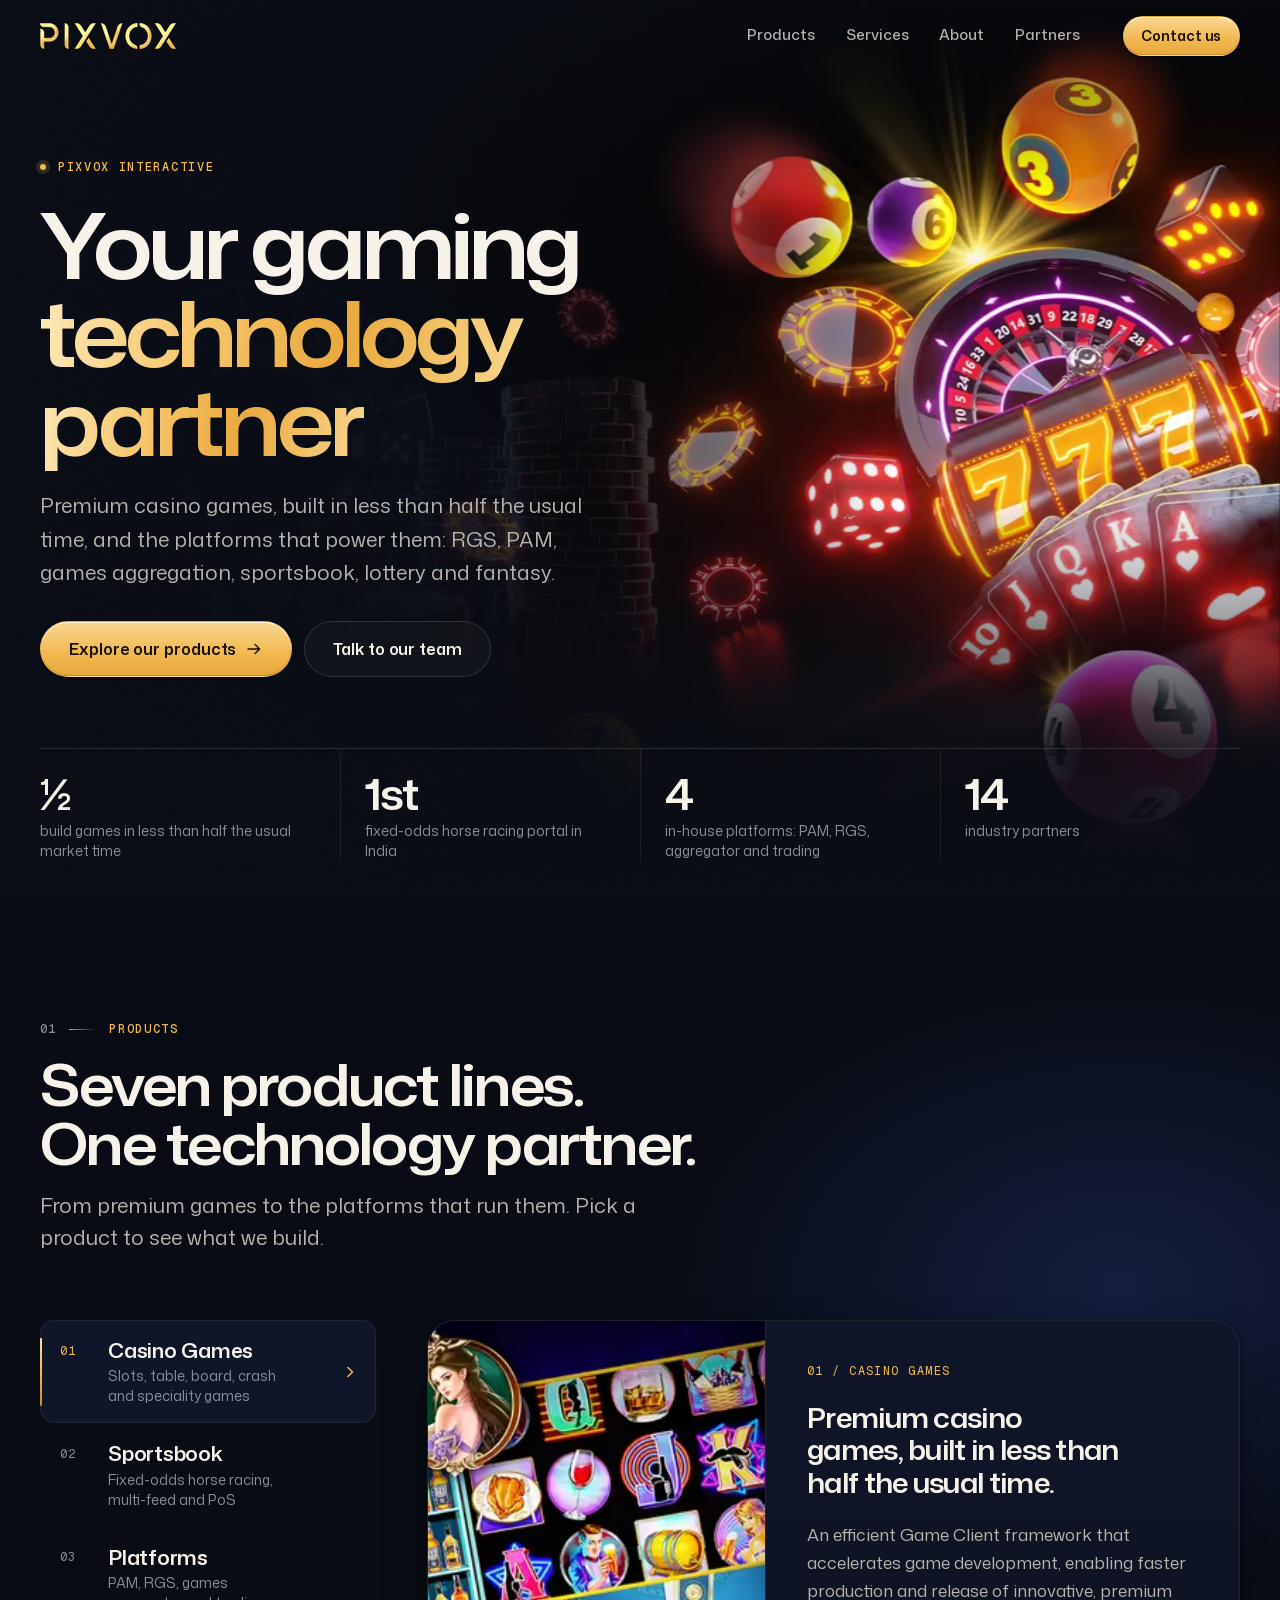
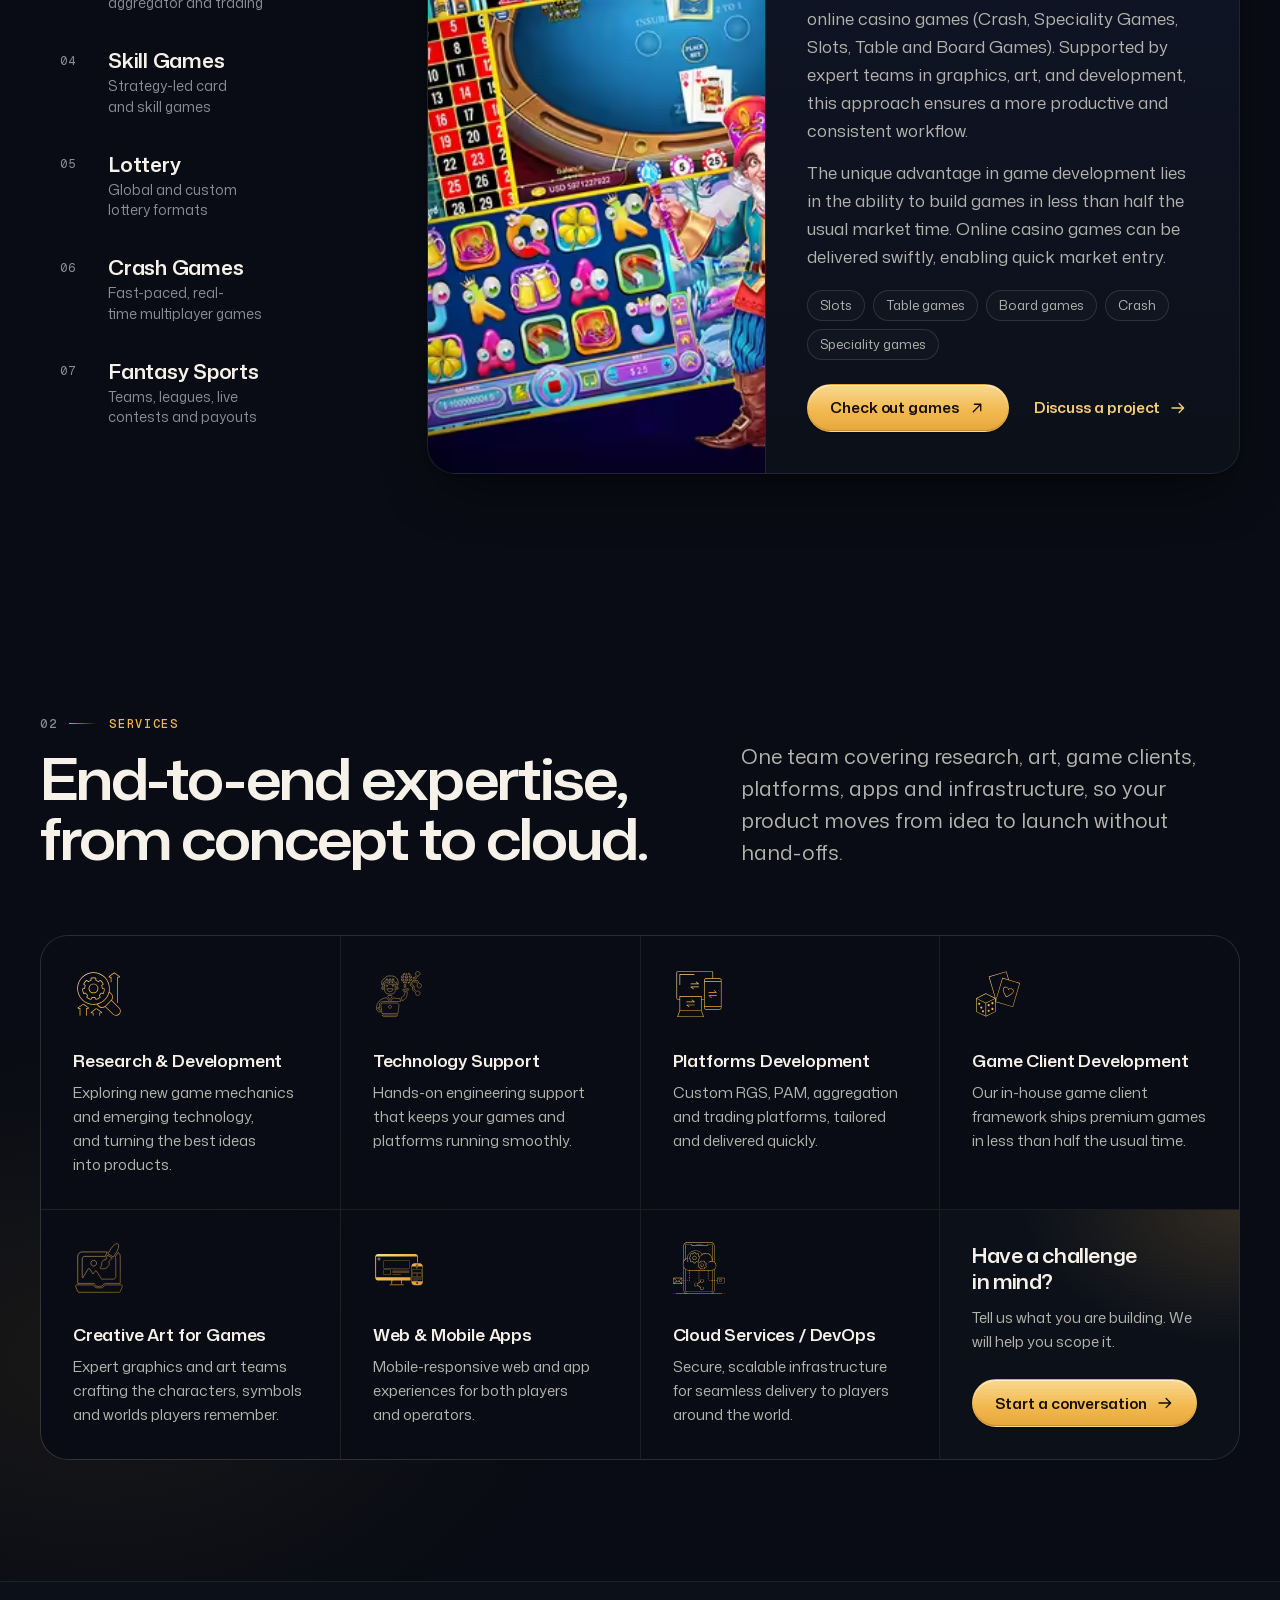
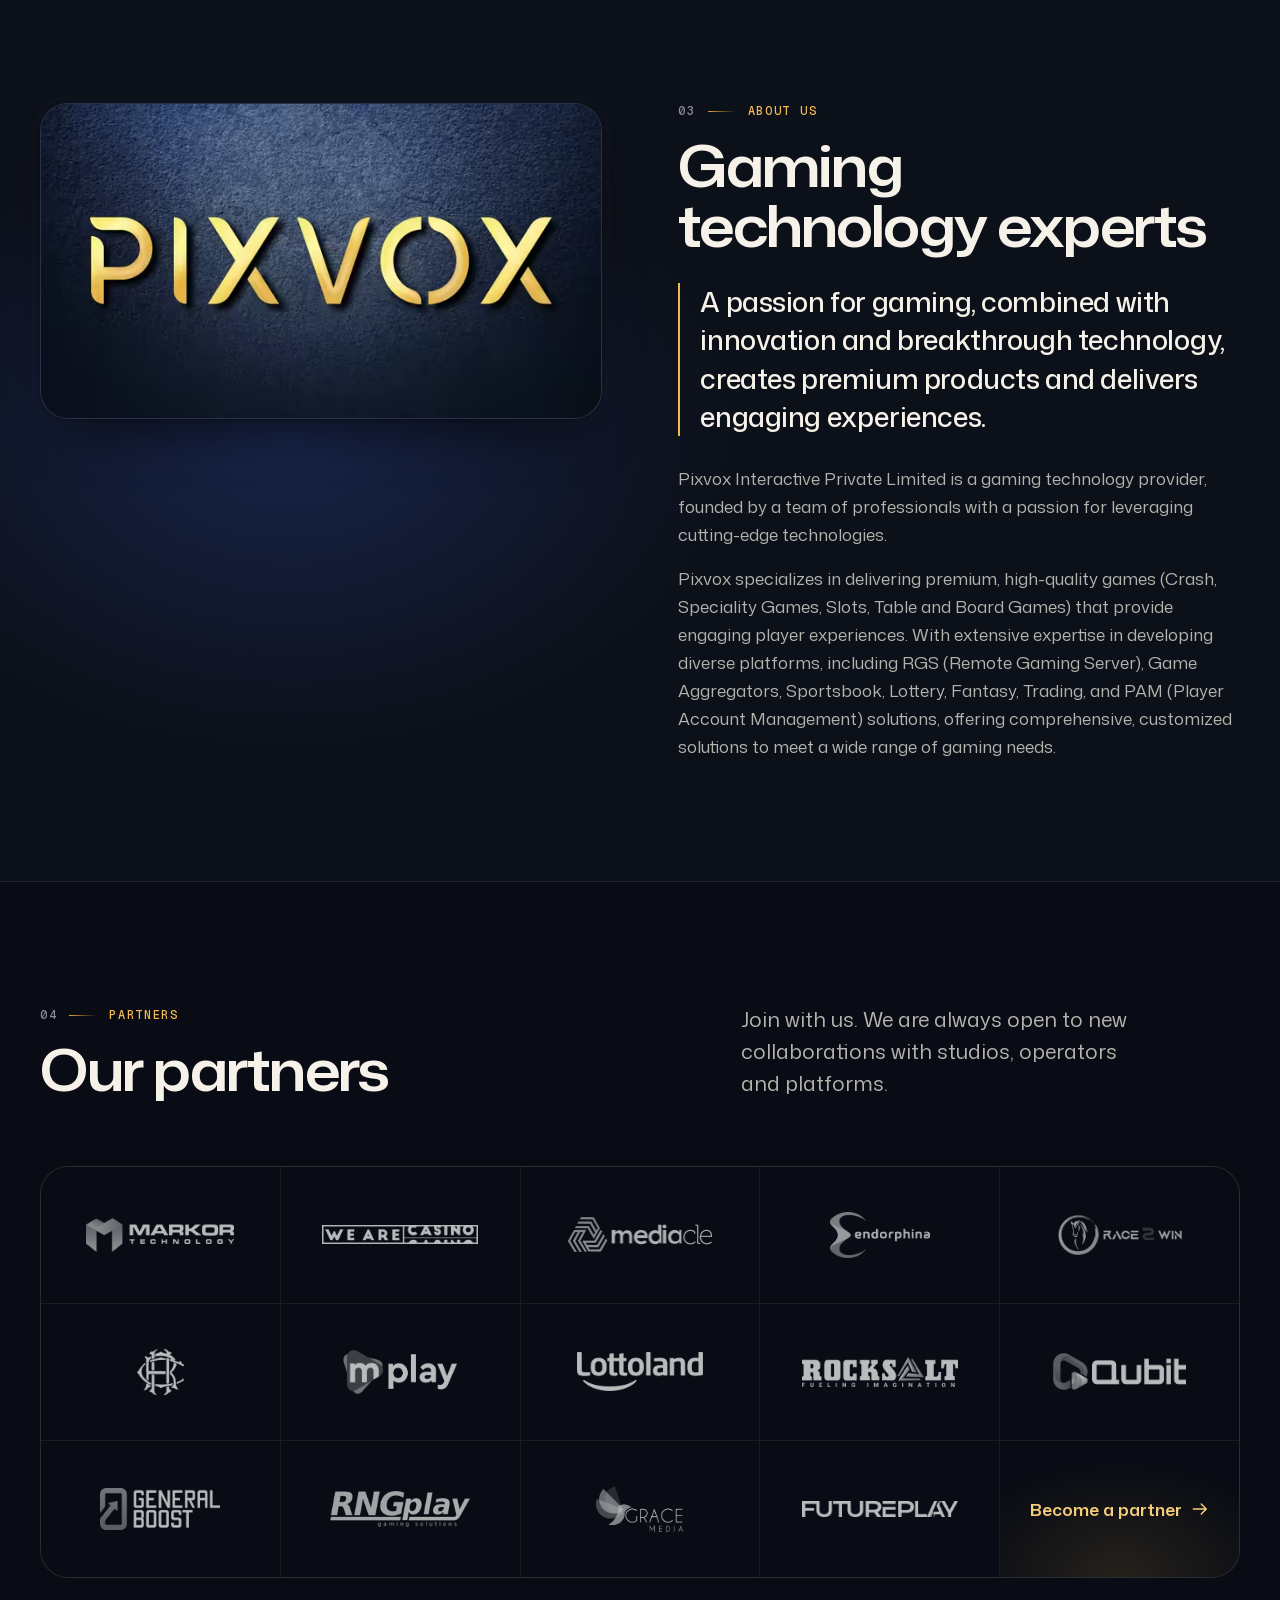
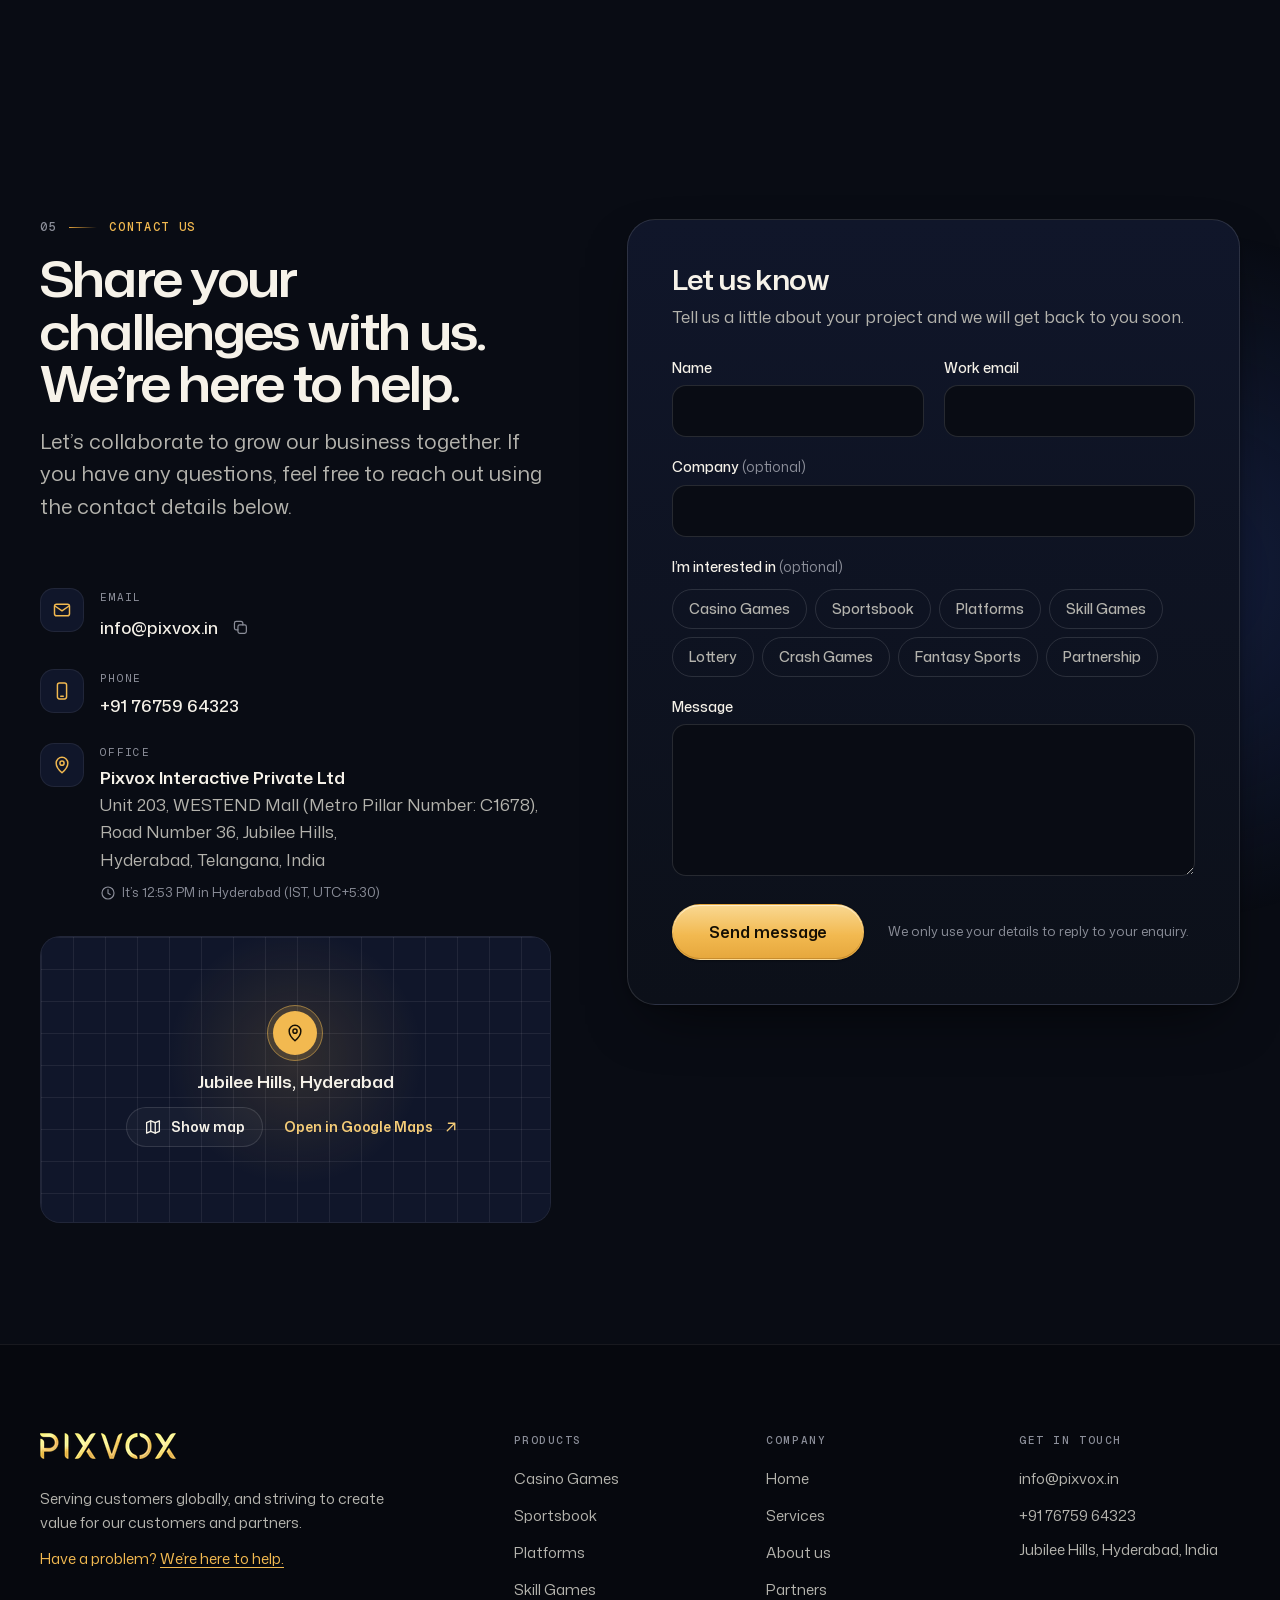
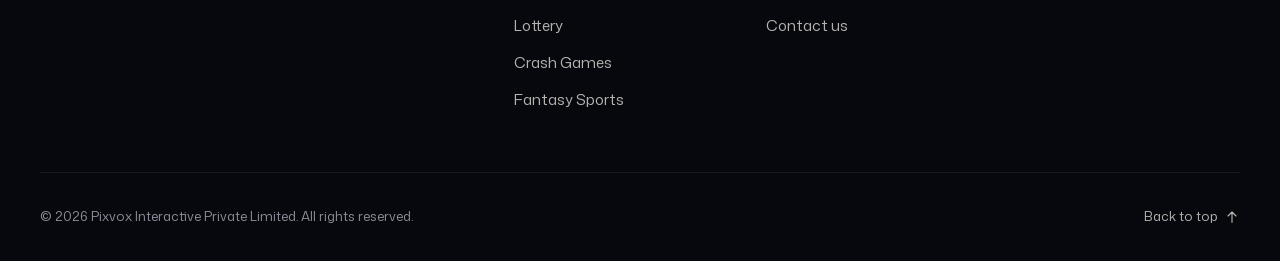
==== commit 14eb6e2d: "Restore original time-to-market wording and drop location from hero Per copy review: the first hero " ====
--- a/index.html
+++ b/index.html
@@ -151,7 +151,7 @@
 			</picture>
 		</div>
 		<div class="container hero__content">
-			<p class="eyebrow hero__eyebrow"><span class="eyebrow__dot" aria-hidden="true"></span>Pixvox Interactive · Hyderabad, India</p>
+			<p class="eyebrow hero__eyebrow"><span class="eyebrow__dot" aria-hidden="true"></span>Pixvox Interactive</p>
 			<h1 class="hero__title" id="hero-title">
 				<span class="hero__line">Your gaming</span>
 				<span class="hero__line"><span class="text-gold">technology partner</span></span>
@@ -164,7 +164,7 @@
 		</div>
 		<div class="container">
 			<ul class="hero__stats" aria-label="Pixvox at a glance">
-				<li class="stat" style="--i:0"><span class="stat__value">2×</span> <span class="stat__label">faster time-to-market for new casino games</span></li>
+				<li class="stat" style="--i:0"><span class="stat__value" aria-hidden="true">½</span> <span class="stat__label">build games in less than half the usual market time</span></li>
 				<li class="stat" style="--i:1"><span class="stat__value">1st</span> <span class="stat__label">fixed-odds horse racing portal in India</span></li>
 				<li class="stat" style="--i:2"><span class="stat__value">4</span> <span class="stat__label">in-house platforms: PAM, RGS, aggregator and trading</span></li>
 				<li class="stat" style="--i:3"><span class="stat__value" data-partner-count>14</span> <span class="stat__label">industry partners</span></li>
